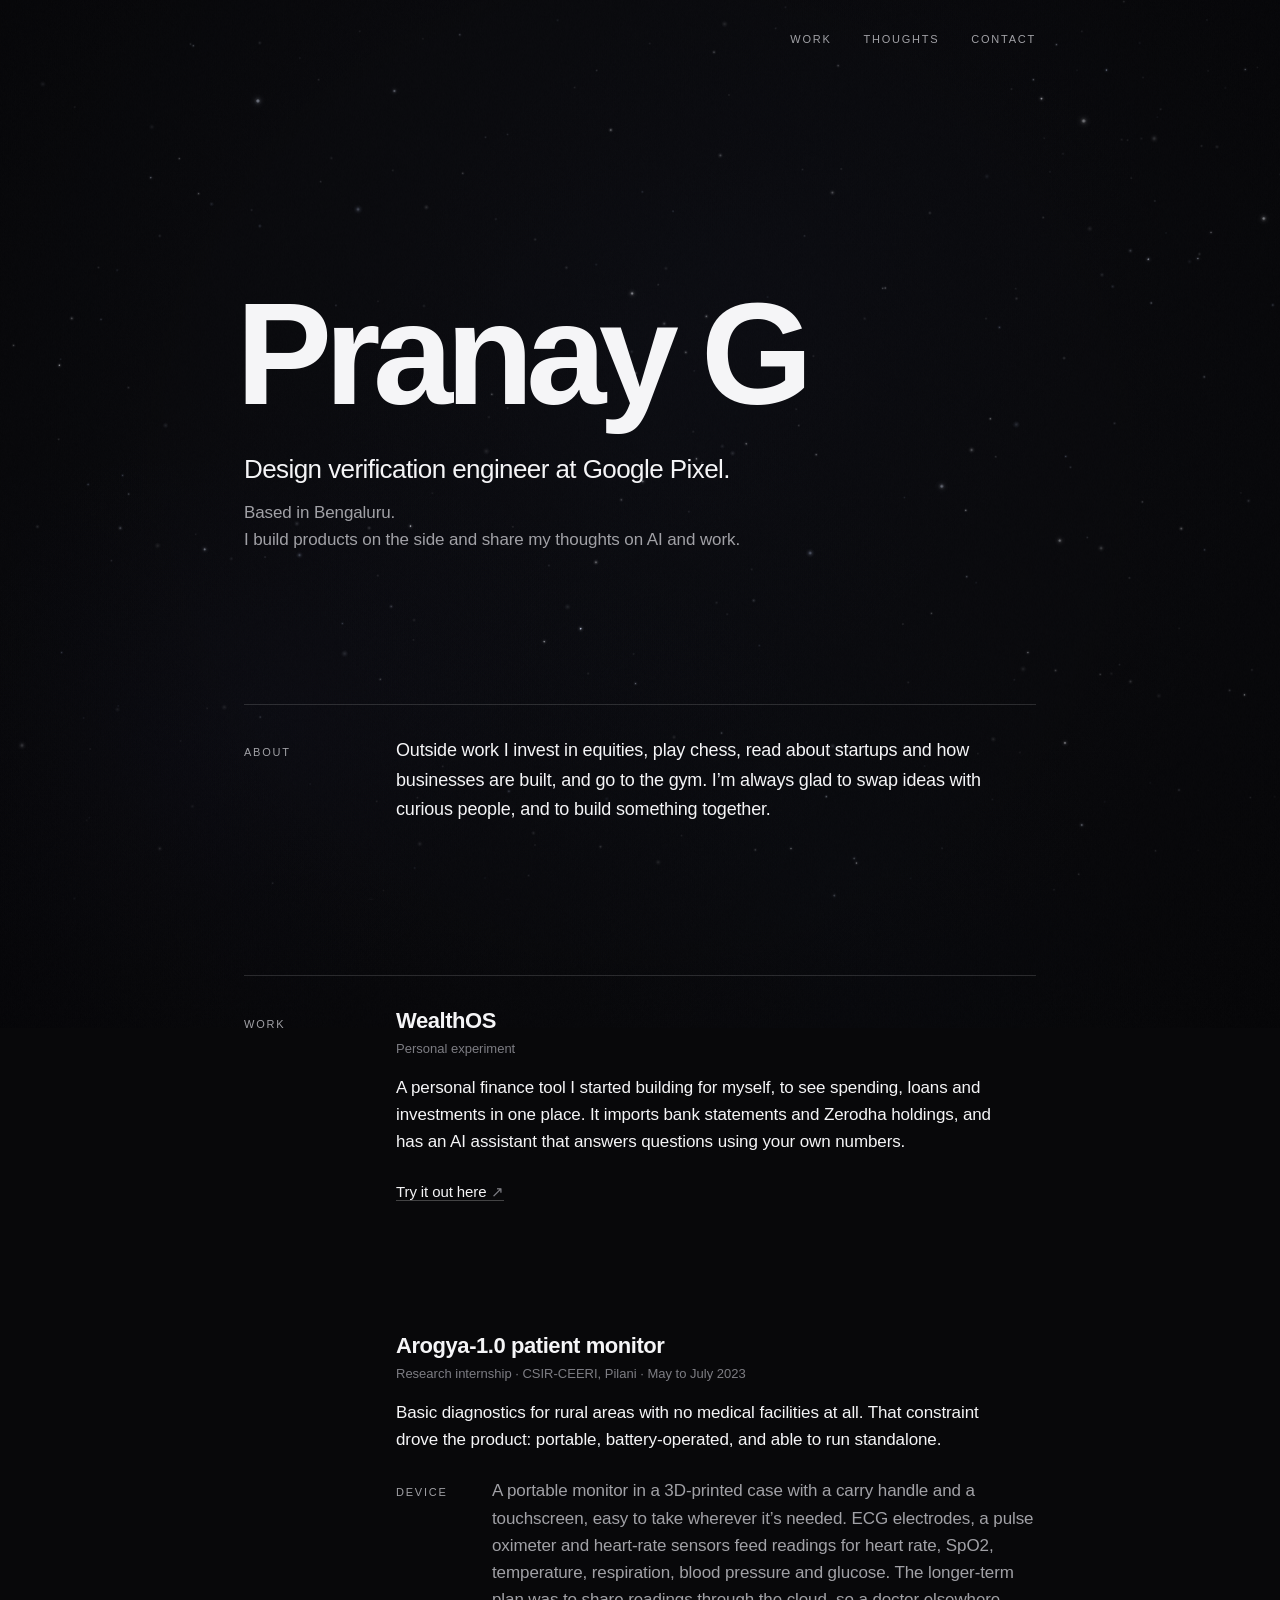
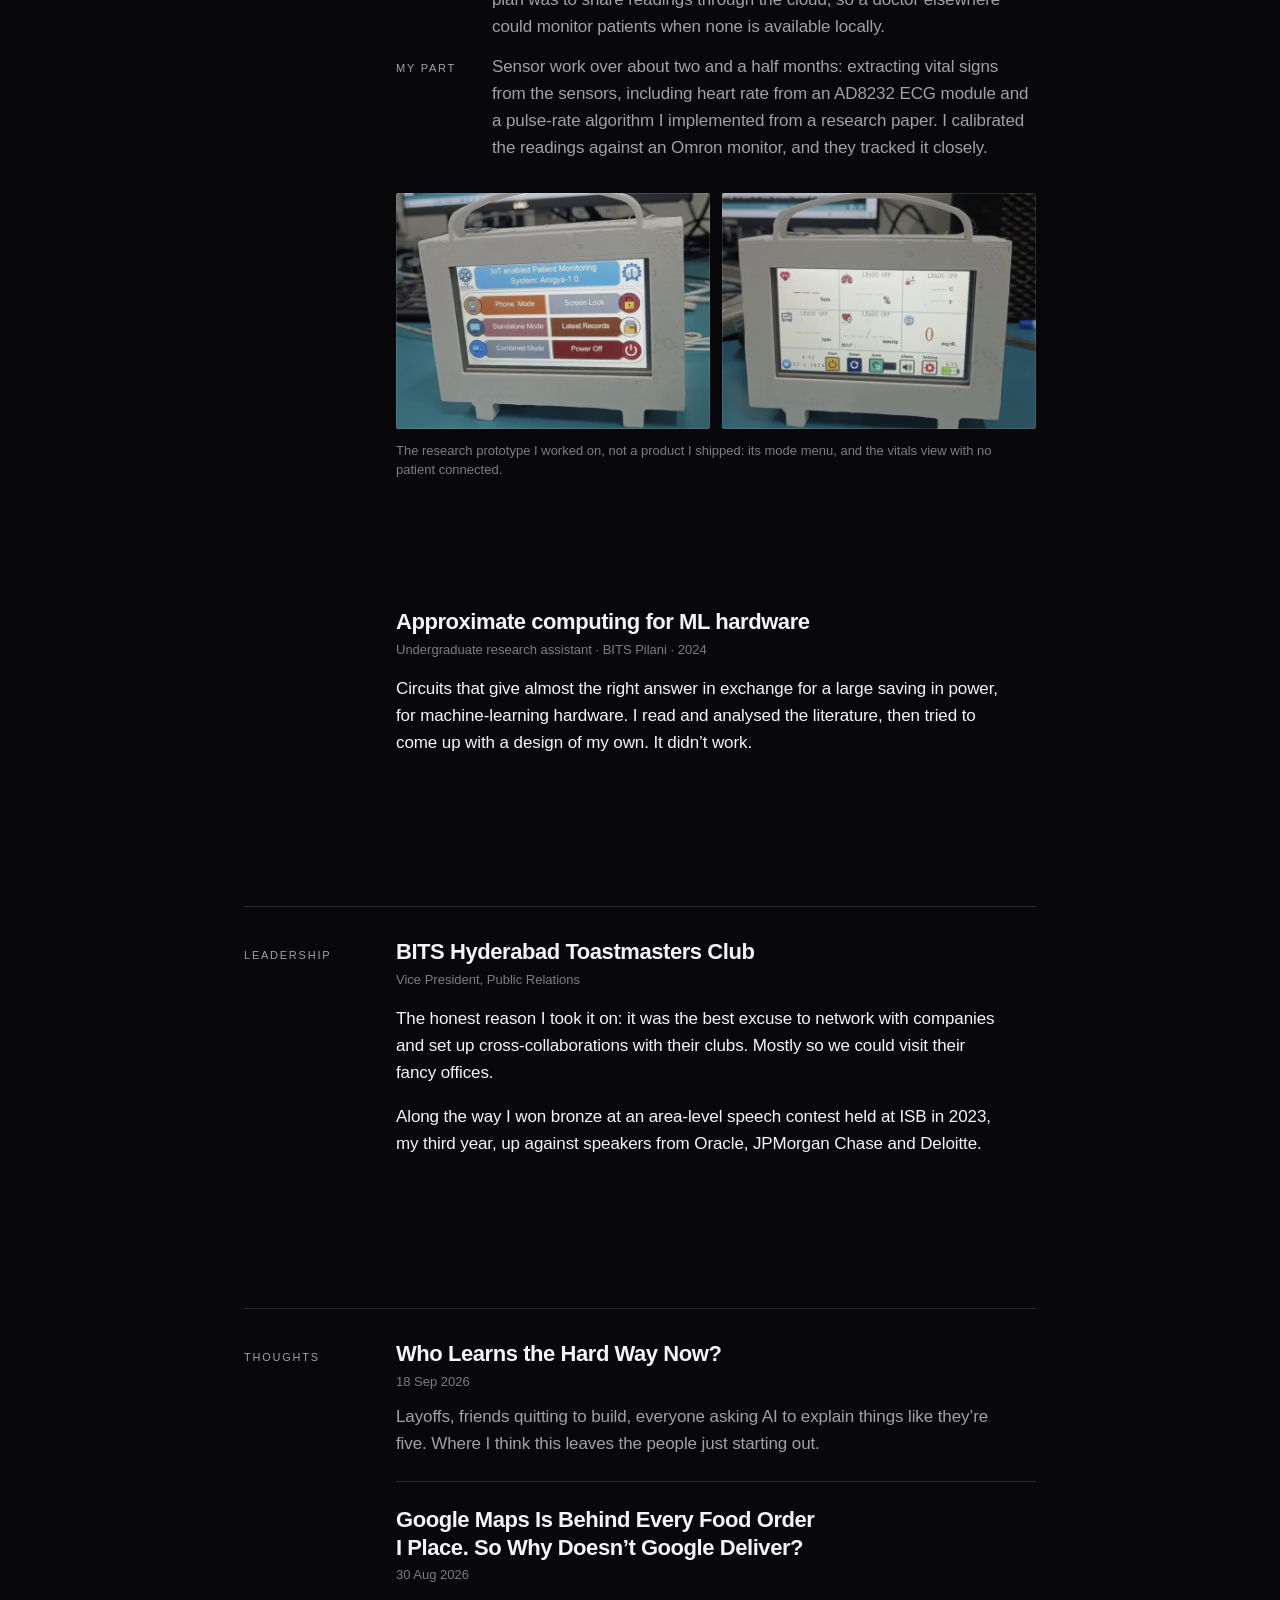
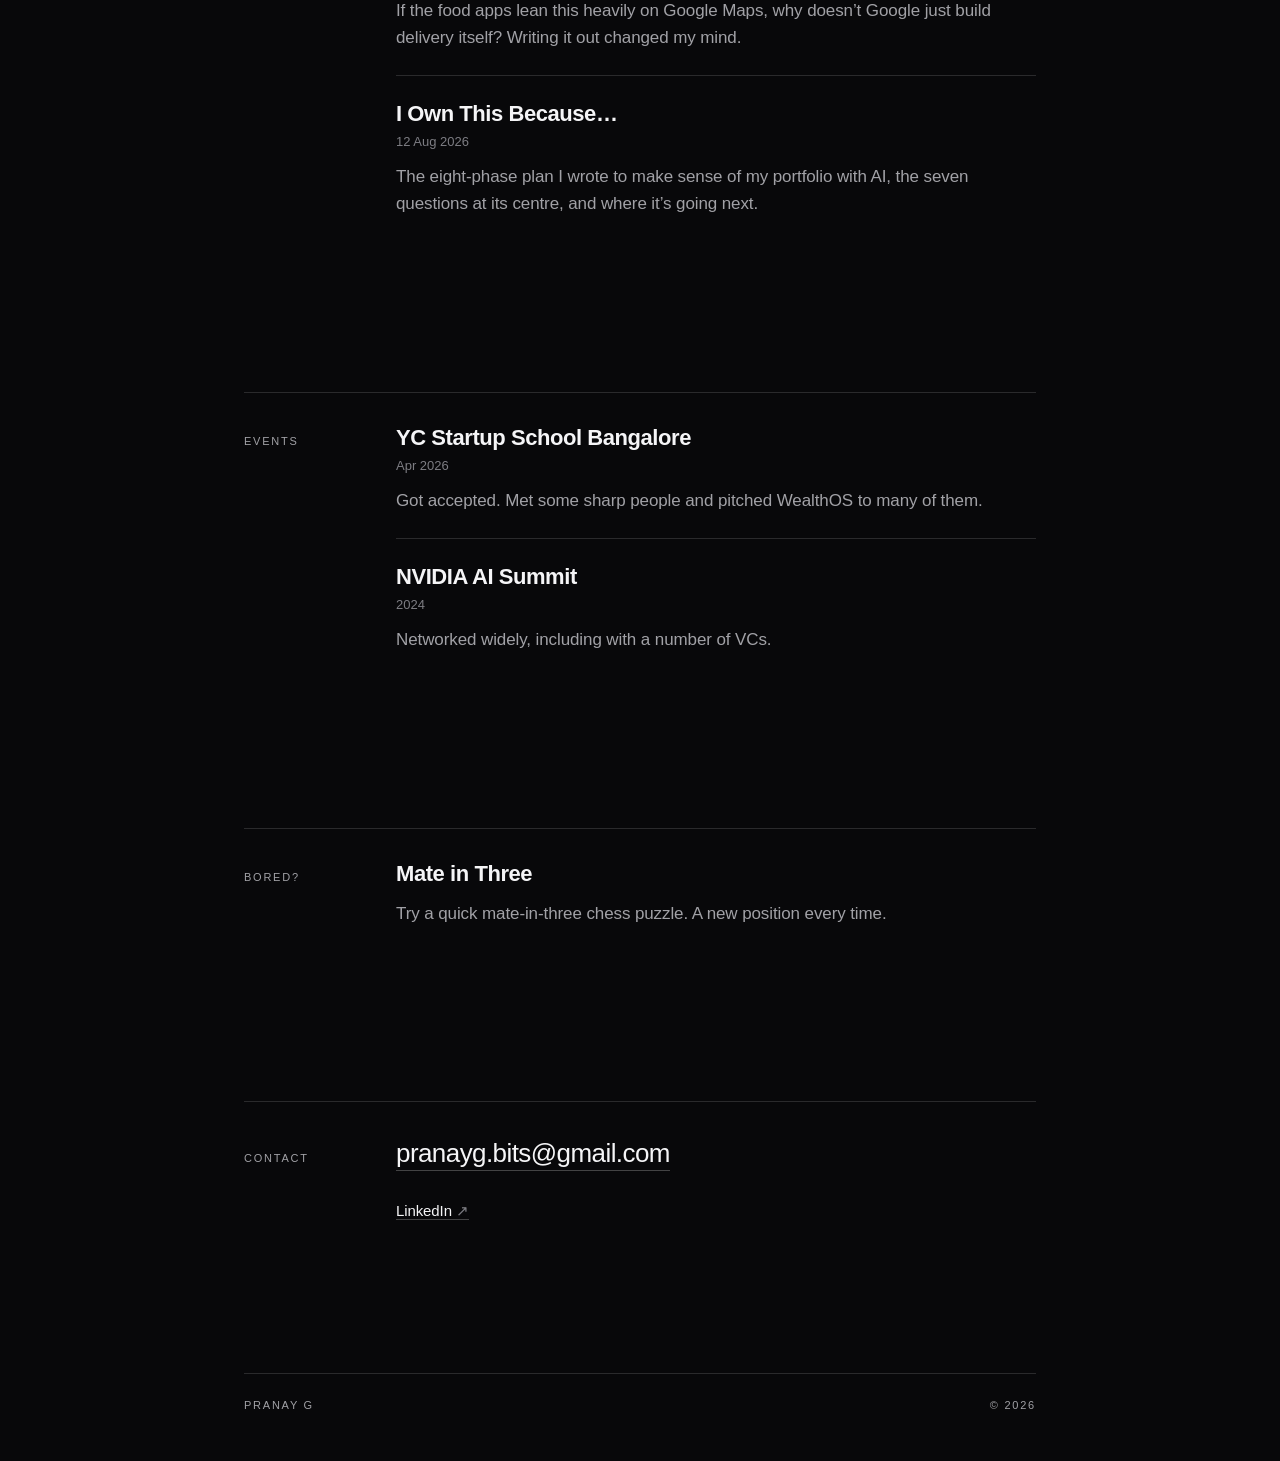
==== index.html @ d587d12b "Add files via upload" ====
<!doctype html>
<html lang="en">
<head>
  <meta charset="utf-8">
  <meta name="viewport" content="width=device-width, initial-scale=1, viewport-fit=cover">
  <title>Pranay G</title>
  <meta name="description" content="Pranay G, design verification engineer at Google Pixel. WealthOS, a patient monitor for rural clinics, and thoughts on AI and work.">
  <meta name="theme-color" content="#08080a">
  <meta property="og:type" content="website">
  <meta property="og:title" content="Pranay G">
  <meta property="og:description" content="Pranay G, design verification engineer at Google Pixel. WealthOS, a patient monitor for rural clinics, and thoughts on AI and work.">
  <link rel="icon" href="data:image/svg+xml,%3Csvg xmlns='http://www.w3.org/2000/svg' viewBox='0 0 32 32'%3E%3Crect width='32' height='32' rx='7' fill='%2308080a'/%3E%3Ccircle cx='16' cy='16' r='8' fill='%23ffffff' fill-opacity='.12'/%3E%3Ccircle cx='16' cy='16' r='3.2' fill='%23f5f5f7'/%3E%3C/svg%3E">
  <link rel="stylesheet" href="style.css">
  <script>document.documentElement.classList.add("js");addEventListener("load",function(){if(!window.__siteReady)document.documentElement.classList.remove("js")});</script>
  <script src="main.js" defer blocking="render"></script>
</head>
<body>
  <canvas class="sky" aria-hidden="true"></canvas>

  <div class="page">
    <header class="site-header site-header--home">
      <nav class="site-nav label" aria-label="Sections">
        <a class="quiet" href="#work">Work</a>
        <a class="quiet" href="#thoughts">Thoughts</a>
        <a class="quiet" href="#contact">Contact</a>
      </nav>
    </header>

    <main>
      <!-- Hero -->
      <section class="hero" aria-labelledby="name">
        <h1 class="display" id="name" data-reveal="focus">Pranay G</h1>
        <div class="hero-lines">
          <p class="lede" data-reveal="focus">Design verification engineer at Google Pixel.</p>
          <p class="context" data-reveal="focus"><span>Based in Bengaluru.</span> <span>I build products on the side and share my thoughts on AI and work.</span></p>
        </div>
      </section>

      <!-- About -->
      <section class="section grid" id="about" aria-labelledby="about-title">
        <h2 class="label col-label" id="about-title" data-reveal="fade">About</h2>
        <p class="about-text col-content" data-reveal>Outside work I invest in equities, play chess, read about startups and how businesses are built, and go to the gym. I’m always glad to swap ideas with curious people, and to build something together.</p>
      </section>

      <!-- Work. Copy an <article class="entry"> block to add an entry. -->
      <section class="section grid" id="work" aria-labelledby="work-title">
        <h2 class="label col-label" id="work-title" data-reveal="fade">Work</h2>

        <div class="entries col-content">
          <article class="entry" data-reveal>
            <h3 class="entry-title">WealthOS</h3>
            <p class="entry-meta meta">Personal experiment</p>
            <p class="entry-summary">A personal finance tool I started building for myself, to see spending, loans and investments in one place. It imports bank statements and Zerodha holdings, and has an AI assistant that answers questions using your own numbers.</p>
            <ul class="entry-links">
              <li><a href="https://wealthos-cfo.streamlit.app" rel="noopener">Try it out here<span class="arrow" aria-hidden="true">↗</span></a></li>
            </ul>
          </article>

          <article class="entry" data-reveal>
            <h3 class="entry-title">Arogya-1.0 patient monitor</h3>
            <p class="entry-meta meta">Research internship · CSIR-CEERI, Pilani · May to July 2023</p>
            <p class="entry-summary">Basic diagnostics for rural areas with no medical facilities at all. That constraint drove the product: portable, battery-operated, and able to run standalone.</p>
            <dl class="entry-points">
              <div>
                <dt class="label">Device</dt>
                <dd>A portable monitor in a 3D-printed case with a carry handle and a touchscreen, easy to take wherever it’s needed. ECG electrodes, a pulse oximeter and heart-rate sensors feed readings for heart rate, SpO2, temperature, respiration, blood pressure and glucose. The longer-term plan was to share readings through the cloud, so a doctor elsewhere could monitor patients when none is available locally.</dd>
              </div>
              <div>
                <dt class="label">My part</dt>
                <dd>Sensor work over about two and a half months: extracting vital signs from the sensors, including heart rate from an AD8232 ECG module and a pulse-rate algorithm I implemented from a research paper. I calibrated the readings against an Omron monitor, and they tracked it closely.</dd>
              </div>
            </dl>
            <figure class="entry-figure">
              <div class="photos">
                <img src="media/ceeri-device-menu.webp" width="680" height="510" loading="lazy" decoding="async"
                     alt="A white 3D-printed monitor with a carry handle on a lab bench. Its touchscreen shows the title ‘IoT enabled Patient Monitoring System: Arogya-1.0’ and buttons for Phone, Standalone and Combined modes, Screen Lock, Latest Records and Power Off.">
                <img src="media/ceeri-device-monitor.webp" width="680" height="510" loading="lazy" decoding="async"
                     alt="The same monitor showing its vitals grid: heart rate, SpO2, temperature, respiration, blood pressure with MAP, and glucose, all reading ‘leads off’ because no patient is connected, above Start, Reset, Alarm and Settings controls and a 63% battery indicator.">
              </div>
              <figcaption class="meta">The research prototype I worked on, not a product I shipped: its mode menu, and the vitals view with no patient connected.</figcaption>
            </figure>
          </article>

          <article class="entry" data-reveal>
            <h3 class="entry-title">Approximate computing for ML hardware</h3>
            <p class="entry-meta meta">Undergraduate research assistant · BITS Pilani · 2024</p>
            <p class="entry-summary">Circuits that give almost the right answer in exchange for a large saving in power, for machine-learning hardware. I read and analysed the literature, then tried to come up with a design of my own. It didn’t work.</p>
          </article>

        </div>
      </section>

      <!-- Leadership -->
      <section class="section grid" id="leadership" aria-labelledby="leadership-title">
        <h2 class="label col-label" id="leadership-title" data-reveal="fade">Leadership</h2>

        <div class="entries col-content">
          <article class="entry" data-reveal>
            <h3 class="entry-title">BITS Hyderabad Toastmasters Club</h3>
            <p class="entry-meta meta">Vice President, Public Relations</p>
            <p class="entry-summary">The honest reason I took it on: it was the best excuse to network with companies and set up cross-collaborations with their clubs. Mostly so we could visit their fancy offices.</p>
            <p class="entry-summary">Along the way I won bronze at an area-level speech contest held at ISB in 2023, my third year, up against speakers from Oracle, JPMorgan Chase and Deloitte.</p>
          </article>
        </div>
      </section>

      <!-- Thoughts: to add a post, copy one <li class="index-row"> block to the top (newest first),
           and copy posts/template.html to posts/<slug>.html. -->
      <section class="section grid" id="thoughts" aria-labelledby="thoughts-title">
        <h2 class="label col-label" id="thoughts-title" data-reveal="fade">Thoughts</h2>

        <ol class="index col-content">
          <li class="index-row" data-reveal>
            <h3 class="index-title"><a class="quiet" href="posts/five-years.html">Who Learns the Hard Way Now?</a></h3>
            <time class="meta" datetime="2026-09-18">18 Sep 2026</time>
            <p class="index-summary">Layoffs, friends quitting to build, everyone asking AI to explain things like they’re five. Where I think this leaves the people just starting out.</p>
          </li>
          <li class="index-row" data-reveal>
            <h3 class="index-title"><a class="quiet" href="posts/google-deliver.html">Google Maps Is Behind Every Food Order I Place. So Why Doesn’t Google Deliver?</a></h3>
            <time class="meta" datetime="2026-08-30">30 Aug 2026</time>
            <p class="index-summary">If the food apps lean this heavily on Google Maps, why doesn’t Google just build delivery itself? Writing it out changed my mind.</p>
          </li>
          <li class="index-row" data-reveal>
            <h3 class="index-title"><a class="quiet" href="posts/i-own-this-because.html">I Own This Because…</a></h3>
            <time class="meta" datetime="2026-08-12">12 Aug 2026</time>
            <p class="index-summary">The eight-phase plan I wrote to make sense of my portfolio with AI, the seven questions at its centre, and where it’s going next.</p>
          </li>
        </ol>
      </section>

      <!-- Events: copy one <li class="index-row"> block to add one (newest first). -->
      <section class="section grid" id="events" aria-labelledby="events-title">
        <h2 class="label col-label" id="events-title" data-reveal="fade">Events</h2>

        <ol class="index col-content">
          <li class="index-row" data-reveal>
            <h3 class="index-title">YC Startup School Bangalore</h3>
            <time class="meta" datetime="2026-04">Apr 2026</time>
            <p class="index-summary">Got accepted. Met some sharp people and pitched WealthOS to many of them.</p>
          </li>
          <li class="index-row" data-reveal>
            <h3 class="index-title">NVIDIA AI Summit</h3>
            <time class="meta" datetime="2024">2024</time>
            <p class="index-summary">Networked widely, including with a number of VCs.</p>
          </li>
        </ol>
      </section>

      <!-- Bored? (chess puzzle) -->
      <section class="section grid" id="play" aria-labelledby="play-title">
        <h2 class="label col-label" id="play-title" data-reveal="fade">Bored?</h2>

        <ol class="index col-content">
          <li class="index-row" data-reveal>
            <h3 class="index-title"><a class="quiet" href="play/">Mate in Three</a></h3>
            <p class="index-summary">Try a quick mate-in-three chess puzzle. A new position every time.</p>
          </li>
        </ol>
      </section>

      <!-- Contact -->
      <section class="section grid" id="contact" aria-labelledby="contact-title">
        <h2 class="label col-label" id="contact-title" data-reveal="fade">Contact</h2>
        <div class="col-content" data-reveal>
          <!-- Personal address only. Keep the work address off this site. -->
          <a class="contact-email" href="mailto:pranayg.bits@gmail.com">pranayg.bits@gmail.com</a>
          <ul class="contact-links">
            <li><a href="https://www.linkedin.com/in/pranay-g-891801244/" rel="noopener">LinkedIn<span class="arrow" aria-hidden="true">↗</span></a></li>
          </ul>
        </div>
      </section>
    </main>

    <footer class="site-footer label">
      <span>Pranay G</span>
      <span>© 2026</span>
    </footer>
  </div>
</body>
</html>
---- style.css ----
/* ==========================================================================
   style.css: one stylesheet for every page.
   Sections:
     1. Tokens: colour, type scale, spacing scale, grid, motion
     2. Base
     3. Starfield canvas
     4. Layout and grid
     5. Links
     6. Type roles (display, lede, label, meta)
     7. Header and footer
     8. Hero
     9. Sections
    10. Work entries
    11. Writing index
    12. About and contact
    13. Posts (long-form)
    14. 404
    15. Reveal on scroll
    16. Page transitions
    17. Reduced motion
   ========================================================================== */


/* 1. Tokens ---------------------------------------------------------------- */

:root {
  /* Colour: near-monochrome. The accent only appears on hover, focus and
     text selection. */
  --bg: #08080a;                   /* keep in sync with STARFIELD.background */
  --text: #f5f5f7;                 /* primary: headings, body, links */
  --text-2: #a1a1a6;               /* secondary: summaries, supporting lines (7.6:1) */
  --text-3: #7d7d83;               /* labels and meta (4.7:1, still legible in daylight) */
  --rule: rgba(255, 255, 255, 0.14);
  --underline: rgba(255, 255, 255, 0.24);
  --accent: #a9bdff;               /* starlight blue, used sparingly */
  --accent-soft: rgba(169, 189, 255, 0.28);
  --code-bg: rgba(255, 255, 255, 0.05);

  /* Hairlines are one device pixel wherever the screen allows it. */
  --hairline: 1px;

  /* Type */
  --font-display: -apple-system, "SF Pro Display", BlinkMacSystemFont, "Segoe UI",
    Roboto, "Helvetica Neue", Arial, sans-serif;
  --font-text: -apple-system, "SF Pro Text", BlinkMacSystemFont, "Segoe UI",
    Roboto, "Helvetica Neue", Arial, sans-serif;
  --font-mono: ui-monospace, "SF Mono", SFMono-Regular, Menlo, Consolas, monospace;

  /* Type scale. Few sizes, far apart: the jumps are the hierarchy.
     Each step has its own tracking and leading; see section 6. */
  --t-label: 0.6875rem;            /* 11px  spaced caps: section labels, nav, footer */
  --t-meta: 0.8125rem;             /* 13px  dates, context lines, captions */
  --t-body: 1.0625rem;             /* 17px  body copy */
  --t-prose: 1.125rem;             /* 18px  long-form body */
  --t-title: 1.375rem;             /* 22px  entry titles */
  --t-lede: clamp(1.25rem, 0.9rem + 1.2vw, 1.625rem);     /* 20 to 26px  role line, email */
  --t-display: clamp(3.5rem, 1rem + 11vw, 9rem);          /* 56 to 144px  the name */
  --t-post: clamp(2.25rem, 1.2rem + 3.4vw, 3.75rem);      /* 36 to 60px   post titles */

  /* Spacing scale (4px base). Tight inside a group, generous between groups. */
  --s-1: 0.25rem;                  /*   4 */
  --s-2: 0.5rem;                   /*   8 */
  --s-3: 0.75rem;                  /*  12 */
  --s-4: 1rem;                     /*  16 */
  --s-5: 1.5rem;                   /*  24 */
  --s-6: 2rem;                     /*  32 */
  --s-7: 3rem;                     /*  48 */
  --s-8: 4rem;                     /*  64 */
  --s-9: 6rem;                     /*  96 */
  --s-10: 8rem;                    /* 128 */
  --section-gap: clamp(6rem, 3rem + 8vw, 10rem);          /*  96 to 160 between sections */

  /* Grid: a label column and a content column. */
  --gutter: clamp(1.5rem, 0.5rem + 4vw, 3rem);
  --label-col: 9.5rem;             /* 152px: section labels, dates, margin notes */
  --content: 40rem;                /* 640px: every text block lives in here */
  --measure: 34em;                 /* long-form line length: ~65 to 70 characters */

  /* Motion: tune here */
  --ease-out-expo: cubic-bezier(0.16, 1, 0.3, 1);    /* movement: quick start, long settle */
  --ease-out-soft: cubic-bezier(0.25, 0.6, 0.3, 1);  /* opacity: no pop at the start */
  --ease-sweep: cubic-bezier(0.55, 0, 0.1, 1);       /* link underline: gathers, then glides */
  --ease-draw: cubic-bezier(0.6, 0, 0.2, 1);         /* hairlines: visibly travel, then settle */
  --reveal-duration: 1000ms;       /* rise; the fade runs at ~65% of this */
  --reveal-distance: 10px;
  --reveal-stagger: 70ms;          /* delay between items entering together */
  --focus-duration: 1200ms;        /* hero "focus pull": blur clears, barely moves */
  --focus-blur: 8px;
  --focus-distance: 4px;
  --focus-stagger: 90ms;
  --line-duration: 1400ms;         /* section hairlines drawing in */
  --link-sweep: 520ms;
  --page-transition: 360ms;

  color-scheme: dark;              /* dark scrollbars and form controls */
}

@media (min-resolution: 2dppx) {
  :root { --hairline: 0.5px; }
}

@media (min-resolution: 3dppx) {
  :root { --hairline: 0.34px; }
}


/* 2. Base ------------------------------------------------------------------ */

*,
*::before,
*::after {
  box-sizing: border-box;
}

html {
  background: var(--bg);
  color: var(--text);
  font-family: var(--font-text);
  font-size: 100%;
  line-height: 1.6;
  -webkit-text-size-adjust: 100%;
  text-size-adjust: 100%;
  -webkit-font-smoothing: antialiased;
  -moz-osx-font-smoothing: grayscale;
  font-optical-sizing: auto;
  font-kerning: normal;
  -webkit-tap-highlight-color: transparent; /* no grey flash on tap; :active below instead */
  scrollbar-color: #26262b var(--bg);
}

::-webkit-scrollbar { width: 10px; height: 10px; }
::-webkit-scrollbar-track { background: var(--bg); }
::-webkit-scrollbar-thumb {
  background: #26262b;
  border: 3px solid var(--bg);
  border-radius: 10px;
}

body {
  margin: 0;
  min-height: 100vh;
  min-height: 100svh;
  font-size: var(--t-body);
  letter-spacing: -0.006em;
}

h1, h2, h3, h4 {
  font-family: var(--font-display);
  font-weight: 600;
  line-height: 1.15;
  letter-spacing: -0.02em;
  text-wrap: balance;
  margin: 0;
}

p, li, dd, blockquote, figcaption {
  text-wrap: pretty;
}

p, ul, ol, dl, dd, figure { margin: 0; }

ul, ol { padding: 0; list-style: none; }

::selection {
  background: var(--accent-soft);
  color: #fff;
}

:focus-visible {
  outline: 1.5px solid var(--accent);
  outline-offset: 4px;
  border-radius: 2px;
}

/* Focus rings ease in instead of snapping. */
a {
  outline: 1.5px solid transparent;
  outline-offset: 8px;
}

img, svg, video {
  display: block;
  max-width: 100%;
  height: auto;
}


/* 3. Starfield canvas ------------------------------------------------------ */

/* Two layers, both drawn by main.js: an opaque backdrop (nebula wash,
   vignette) that is rendered once per resize, and the stars above it. */
.sky,
.sky-backdrop {
  position: fixed;
  top: 0;
  left: 0;
  width: 100%;
  height: 100vh;
  height: 100lvh;                  /* stable while mobile toolbars show/hide */
  z-index: 0;
  pointer-events: none;
  opacity: 0;                      /* main.js fades them in */
}

.sky-backdrop {
  will-change: transform;          /* moved on the compositor for parallax */
}


/* 4. Layout and grid ------------------------------------------------------- */

.page {
  position: relative;
  z-index: 1;
  max-width: calc(var(--label-col) + var(--content) + 2 * var(--gutter));
  margin: 0 auto;
  padding-top: env(safe-area-inset-top);
  padding-bottom: max(var(--s-7), env(safe-area-inset-bottom));
  padding-left: max(var(--gutter), env(safe-area-inset-left));
  padding-right: max(var(--gutter), env(safe-area-inset-right));
}

/* Label in the left column, content in the right. One column on phones. */
.grid {
  display: grid;
  grid-template-columns: var(--label-col) minmax(0, var(--content));
  align-items: baseline;
}

.grid > .col-label { grid-column: 1; }
.grid > .col-content { grid-column: 2; }

@media (max-width: 52rem) {
  .grid { display: block; }
}

.visually-hidden {
  position: absolute;
  width: 1px;
  height: 1px;
  overflow: hidden;
  clip: rect(0 0 0 0);
  white-space: nowrap;
}


/* 5. Links ----------------------------------------------------------------- */
/* Dim resting underline. On hover an accent line sweeps in from the left;
   on leave it carries on and exits to the right. The two layers are
   solid-colour lines drawn with background-image, not decorative gradients. */

a {
  color: inherit;
  text-decoration: none;
  background-image:
    linear-gradient(var(--accent), var(--accent)),
    linear-gradient(var(--underline), var(--underline));
  background-size: 0% 1px, 100% 1px;
  background-position: right bottom, left bottom;
  background-repeat: no-repeat;
  padding-bottom: 0.12em;
  transition: background-size var(--link-sweep) var(--ease-sweep),
    color var(--link-sweep) var(--ease-sweep),
    opacity 320ms var(--ease-out-soft),
    outline-color 260ms var(--ease-out-soft),
    outline-offset 360ms var(--ease-out-expo);
}

a:hover,
a:focus-visible {
  background-size: 100% 1px, 100% 1px;
  background-position: left bottom, left bottom;
}

/* Press feedback: dims instantly, recovers softly. */
a:active {
  opacity: 0.6;
  transition-duration: var(--link-sweep), var(--link-sweep), 0s, 260ms, 360ms;
}

/* Links with no resting underline: nav, wordmark, index rows. */
a.quiet {
  background-size: 0% 1px, 0% 1px;
}
a.quiet:hover,
a.quiet:focus-visible {
  background-size: 100% 1px, 0% 1px;
}

.arrow {
  display: inline-block;
  margin-left: 0.3em;
  color: var(--text-3);
  transition: transform var(--link-sweep) var(--ease-out-expo),
    color var(--link-sweep) var(--ease-sweep);
}
a:hover .arrow,
a:focus-visible .arrow {
  color: var(--accent);
  transform: translate(2px, -2px);
}


/* 6. Type roles ------------------------------------------------------------ */
/* Tracking tightens as size grows; leading loosens as size shrinks. */

.display {
  font-size: var(--t-display);
  font-weight: 580;                /* variable SF on Apple; rounds to 600 elsewhere */
  line-height: 0.92;
  letter-spacing: -0.052em;
  word-spacing: -0.02em;
  margin-left: -0.055em;           /* optical: the P's stem sits on the left edge */
}

.lede {
  font-family: var(--font-display);
  font-size: var(--t-lede);
  font-weight: 500;
  line-height: 1.3;
  letter-spacing: -0.022em;
  color: var(--text);
}

.label {
  font-family: var(--font-text);
  font-size: var(--t-label);
  font-weight: 500;
  line-height: 1.4;
  letter-spacing: 0.16em;
  text-transform: uppercase;
  color: var(--text-2);
}

.meta {
  font-size: var(--t-meta);
  line-height: 1.5;
  letter-spacing: 0;
  color: var(--text-3);
  font-variant-numeric: tabular-nums;
}


/* 7. Header and footer ----------------------------------------------------- */

.site-header {
  display: flex;
  align-items: baseline;
  justify-content: space-between;
  gap: var(--s-4);
  padding: var(--s-6) 0;
}

.wordmark {
  font-family: var(--font-display);
  font-size: var(--t-meta);
  font-weight: 600;
  letter-spacing: -0.005em;
}

.site-nav {
  display: flex;
  gap: var(--s-6);
  margin-left: auto;
}

.site-nav a { color: var(--text-2); }
.site-nav a:hover,
.site-nav a:focus-visible { color: var(--text); }

/* The home page is one short scroll on a phone: no nav needed there. */
@media (max-width: 40rem) {
  .site-header--home { display: none; }
}

.site-footer {
  display: flex;
  justify-content: space-between;
  gap: var(--s-4);
  margin-top: var(--section-gap);
  padding-top: var(--s-5);
  border-top: var(--hairline) solid var(--rule);
}


/* 8. Hero ------------------------------------------------------------------ */

.hero {
  padding: clamp(7rem, 24vh, 13rem) 0 var(--section-gap);
}

.hero-lines {
  margin-top: var(--s-6);
  max-width: var(--content);
}

.hero .lede { text-wrap: balance; }

.hero .context {
  margin-top: var(--s-3);
  color: var(--text-2);
  max-width: 36ch;
  text-wrap: balance;
}

/* Wide enough for each sentence on its own line: break at the full stop. */
@media (min-width: 40rem) {
  .hero .context { max-width: none; }
  .hero .context span { display: block; }
}

@media (max-width: 40rem) {
  .hero { padding-top: clamp(7rem, 26vh, 11rem); }
}


/* 9. Sections -------------------------------------------------------------- */

.section {
  position: relative;
  padding: var(--s-6) 0 0;
  margin-bottom: var(--section-gap);
  scroll-margin-top: var(--s-6);
}

.section::before {
  content: "";
  position: absolute;
  top: 0;
  left: 0;
  right: 0;
  height: var(--hairline);
  background: var(--rule);
  transform-origin: left center;
}

.section > .label {
  padding-top: 0.15em;             /* optical: caps sit on the title's baseline */
}

@media (max-width: 52rem) {
  .section > .label { margin-bottom: var(--s-6); }
}


/* 10. Work entries --------------------------------------------------------- */

.entries > * + * { margin-top: var(--s-10); }

.entry-title {
  font-size: var(--t-title);
  line-height: 1.25;
  letter-spacing: -0.02em;
}

.entry-meta { margin-top: var(--s-1); }

.entry-summary {
  margin-top: var(--s-4);
  color: var(--text);
  max-width: 36em;
}

/* Label / value rows: labels hang in a narrow column on the value's baseline. */
.entry-points {
  margin-top: var(--s-5);
  display: grid;
  gap: var(--s-3);
}

.entry-points > div {
  display: grid;
  grid-template-columns: 6rem minmax(0, 1fr);
  align-items: baseline;
}

.entry-points dt { /* uses .label */ }

.entry-points dd { color: var(--text-2); }

@media (max-width: 34rem) {
  .entry-points { gap: var(--s-4); }
  .entry-points > div { display: block; }
  .entry-points dd { margin-top: var(--s-1); }
}

.entry-links {
  display: flex;
  flex-wrap: wrap;
  gap: var(--s-2) var(--s-6);
  margin-top: var(--s-5);
  font-size: 0.9375rem;
}

/* Photos: modest, unframed, with room around them. */
.entry-figure {
  margin-top: var(--s-6);
}

.entry-figure .photos {
  display: grid;
  grid-template-columns: 1fr 1fr;
  gap: var(--s-3);
}

.entry-figure img {
  width: 100%;
  aspect-ratio: 4 / 3;
  object-fit: cover;
  border-radius: 2px;
  outline: var(--hairline) solid rgba(255, 255, 255, 0.12);
  outline-offset: calc(-1 * var(--hairline));
  filter: saturate(0.82) brightness(0.9); /* sits into the monochrome page */
  background: #141417;             /* holds the space while the photo loads */
}

.entry-figure figcaption {
  margin-top: var(--s-3);
}



/* 11. Writing index -------------------------------------------------------- */

.index-row {
  position: relative;
  padding: var(--s-5) 0;
  border-top: var(--hairline) solid var(--rule);
}

.index-row:first-child { border-top: 0; padding-top: 0; }

.index-title {
  font-size: var(--t-title);
  line-height: 1.25;
  letter-spacing: -0.02em;
}

/* The whole row is the tap target. */
.index-title a::after {
  content: "";
  position: absolute;
  inset: 0;
}

.index-row:hover .index-title a {
  background-size: 100% 1px, 100% 1px;
  background-position: left bottom, left bottom;
}

.index-row time {
  display: block;
  margin-top: var(--s-1);
}

.index-summary {
  margin-top: var(--s-3);
  color: var(--text-2);
  max-width: 36em;
}


/* 12. About and contact ---------------------------------------------------- */

.about-text {
  font-size: 1.125rem;
  line-height: 1.65;
  letter-spacing: -0.01em;
  max-width: 34em;
}

.contact-email {
  font-family: var(--font-display);
  font-size: var(--t-lede);
  font-weight: 500;
  letter-spacing: -0.022em;
}

.contact-links {
  display: flex;
  gap: var(--s-6);
  margin-top: var(--s-5);
  font-size: 0.9375rem;
}


/* 13. Posts (long-form) ---------------------------------------------------- */

.post {
  padding-top: clamp(4rem, 14vh, 8rem);
}

.post-head { row-gap: var(--s-5); }

.post-meta .dot { margin: 0 0.45em; }

/* In the margin column on wide screens: date above reading time. */
@media (min-width: 52.01rem) {
  .post-meta time,
  .post-meta [data-reading-time] { display: block; }
  .post-meta .dot { display: none !important; }
}

.post-title {
  font-size: var(--t-post);
  line-height: 1.02;
  letter-spacing: -0.038em;
}

@media (max-width: 52rem) {
  .post-meta { margin-bottom: var(--s-5); }
}

.post-body {
  margin-top: clamp(var(--s-8), 8vw, var(--s-9));
}

.prose {
  max-width: var(--measure);
  font-size: var(--t-prose);
  line-height: 1.7;
  letter-spacing: -0.009em;
  hanging-punctuation: first allow-end last;
}

.prose > * + * { margin-top: 1.35em; }

.prose h2 {
  font-size: 1.5rem;
  line-height: 1.2;
  letter-spacing: -0.024em;
  margin-top: 2.8em;
}

.prose h3 {
  font-size: 1.1875rem;
  letter-spacing: -0.015em;
  margin-top: 2.2em;
}

.prose h2 + *,
.prose h3 + * { margin-top: 0.8em; }

@media (max-width: 34rem) {
  .prose {
    font-size: var(--t-body);
    line-height: 1.68;
  }
  .prose h2 {
    font-size: 1.3125rem;
    margin-top: 2.4em;
  }
}

.prose strong { font-weight: 600; }

.prose ul,
.prose ol { padding-left: 1.2em; }

.prose ul { list-style: disc; }
.prose ol { list-style: decimal; }

.prose li + li { margin-top: 0.55em; }

.prose li::marker { color: var(--text-3); }

.prose blockquote {
  margin: 2.2em 0;
  padding-left: 1.25em;
  border-left: 1px solid rgba(255, 255, 255, 0.4);
  font-family: var(--font-display);
  font-size: 1.125em;
  line-height: 1.55;
  letter-spacing: -0.014em;
  color: var(--text);
}

.prose blockquote + * { margin-top: 2.2em; }

.prose code {
  font-family: var(--font-mono);
  font-size: 0.875em;
  background: var(--code-bg);
  padding: 0.12em 0.35em;
  border-radius: 4px;
}

.prose pre {
  font-family: var(--font-mono);
  font-size: 0.875rem;
  line-height: 1.6;
  background: var(--code-bg);
  border: var(--hairline) solid var(--rule);
  border-radius: 6px;
  padding: 1rem 1.25rem;
  overflow-x: auto;
}

.prose pre code {
  background: none;
  padding: 0;
  font-size: inherit;
}

.prose figcaption {
  margin-top: var(--s-3);
  font-size: var(--t-meta);
  color: var(--text-3);
}

.prose hr {
  border: 0;
  border-top: var(--hairline) solid var(--rule);
  margin: 3em 0;
}

.post-footer {
  margin-top: var(--s-9);
  padding-top: var(--s-5);
  border-top: var(--hairline) solid var(--rule);
}


/* 14. 404 ------------------------------------------------------------------ */

.not-found {
  padding: clamp(8rem, 30vh, 16rem) 0 var(--s-9);
}

.not-found p {
  margin-top: var(--s-5);
  color: var(--text-2);
}

.not-found p + p { margin-top: var(--s-6); color: var(--text); }


/* 15. Reveal on scroll ----------------------------------------------------- */
/* Only hidden when JS is running and motion is allowed; see main.js.
   Three voices, so the page doesn't just "rise" everywhere:
     rise   list items and cards: the fade finishes early, the rise settles late
     focus  hero and post titles: the text comes into focus with almost no movement
     fade   section labels: opacity only, while their hairline draws in */

@media (prefers-reduced-motion: no-preference) {
  .js [data-reveal] {
    --reveal-delay: calc(var(--intro-delay, 0ms) + var(--reveal-i, 0) * var(--reveal-stagger));
    opacity: 0;
    transform: translate3d(0, var(--reveal-distance), 0);
    will-change: opacity, transform;
    transition:
      opacity calc(var(--reveal-duration) * 0.65) var(--ease-out-soft) var(--reveal-delay),
      transform var(--reveal-duration) var(--ease-out-expo) var(--reveal-delay);
  }

  .js [data-reveal="focus"] {
    --reveal-delay: calc(var(--intro-delay, 0ms) + var(--reveal-i, 0) * var(--focus-stagger));
    transform: translate3d(0, var(--focus-distance), 0);
    filter: blur(var(--focus-blur));
    will-change: opacity, transform, filter;
    transition:
      opacity calc(var(--focus-duration) * 0.7) var(--ease-out-soft) var(--reveal-delay),
      filter var(--focus-duration) var(--ease-out-expo) var(--reveal-delay),
      transform var(--focus-duration) var(--ease-out-expo) var(--reveal-delay);
  }

  .js [data-reveal="fade"] {
    transform: none;
    filter: none;
    will-change: opacity;
    transition: opacity calc(var(--reveal-duration) * 0.8) var(--ease-out-soft) var(--reveal-delay);
  }

  .js [data-reveal].is-visible {
    opacity: 1;
    transform: none;
    filter: blur(0);
  }

  .js [data-reveal].is-done {
    will-change: auto;
    filter: none;
  }

  /* Arrived during a fast scroll: a short fade, no travel, no wait. */
  .js [data-reveal].is-quick {
    transform: none;
    filter: none;
    transition: opacity 260ms var(--ease-out-soft);
  }

  /* Already scrolled past: just be there. */
  .js [data-reveal].is-instant {
    transition: none;
  }

  /* Section hairlines draw in from the left. */
  .js .section::before {
    transform: scaleX(0);
    transition: transform var(--line-duration) var(--ease-draw);
  }

  .js .section.is-drawn::before {
    transform: none;
  }
}


/* 16. Page transitions ----------------------------------------------------- */
/* Cross-document View Transitions; other browsers navigate normally.
   The old page stays put and the new one dissolves in over it. Both skies
   are in the same place at that moment, so the stars never dip or double;
   only the words change. */

@media (prefers-reduced-motion: no-preference) {
  @view-transition {
    navigation: auto;
  }

  html {
    scroll-behavior: smooth;
  }
}

::view-transition-old(root) {
  animation: none;
  mix-blend-mode: normal;
}

::view-transition-new(root) {
  animation: vt-dissolve var(--page-transition) var(--ease-out-soft) both;
  mix-blend-mode: normal;
}

@keyframes vt-dissolve {
  from { opacity: 0; }
}


/* 17. Reduced motion ------------------------------------------------------- */

@media (prefers-reduced-motion: reduce) {
  *,
  *::before,
  *::after {
    transition: none !important;
    animation: none !important;
  }
}

/* Images inside posts: full column width, quiet frame, toned to the page. */
.prose figure { margin: 2.2em 0; }
.prose figure:first-child { margin-top: 0; }
.prose figure img {
  width: 100%;
  height: auto;
  border-radius: 2px;
  outline: var(--hairline) solid rgba(255, 255, 255, 0.12);
  outline-offset: calc(-1 * var(--hairline));
  filter: saturate(0.82) brightness(0.9);
  background: #141417;
}
.prose figure + * { margin-top: 2.2em; }

/* Small italic note under a post's lead image (disclaimers, context). */
.prose .post-note {
  font-size: var(--t-meta);
  font-style: italic;
  color: var(--text-3);
}
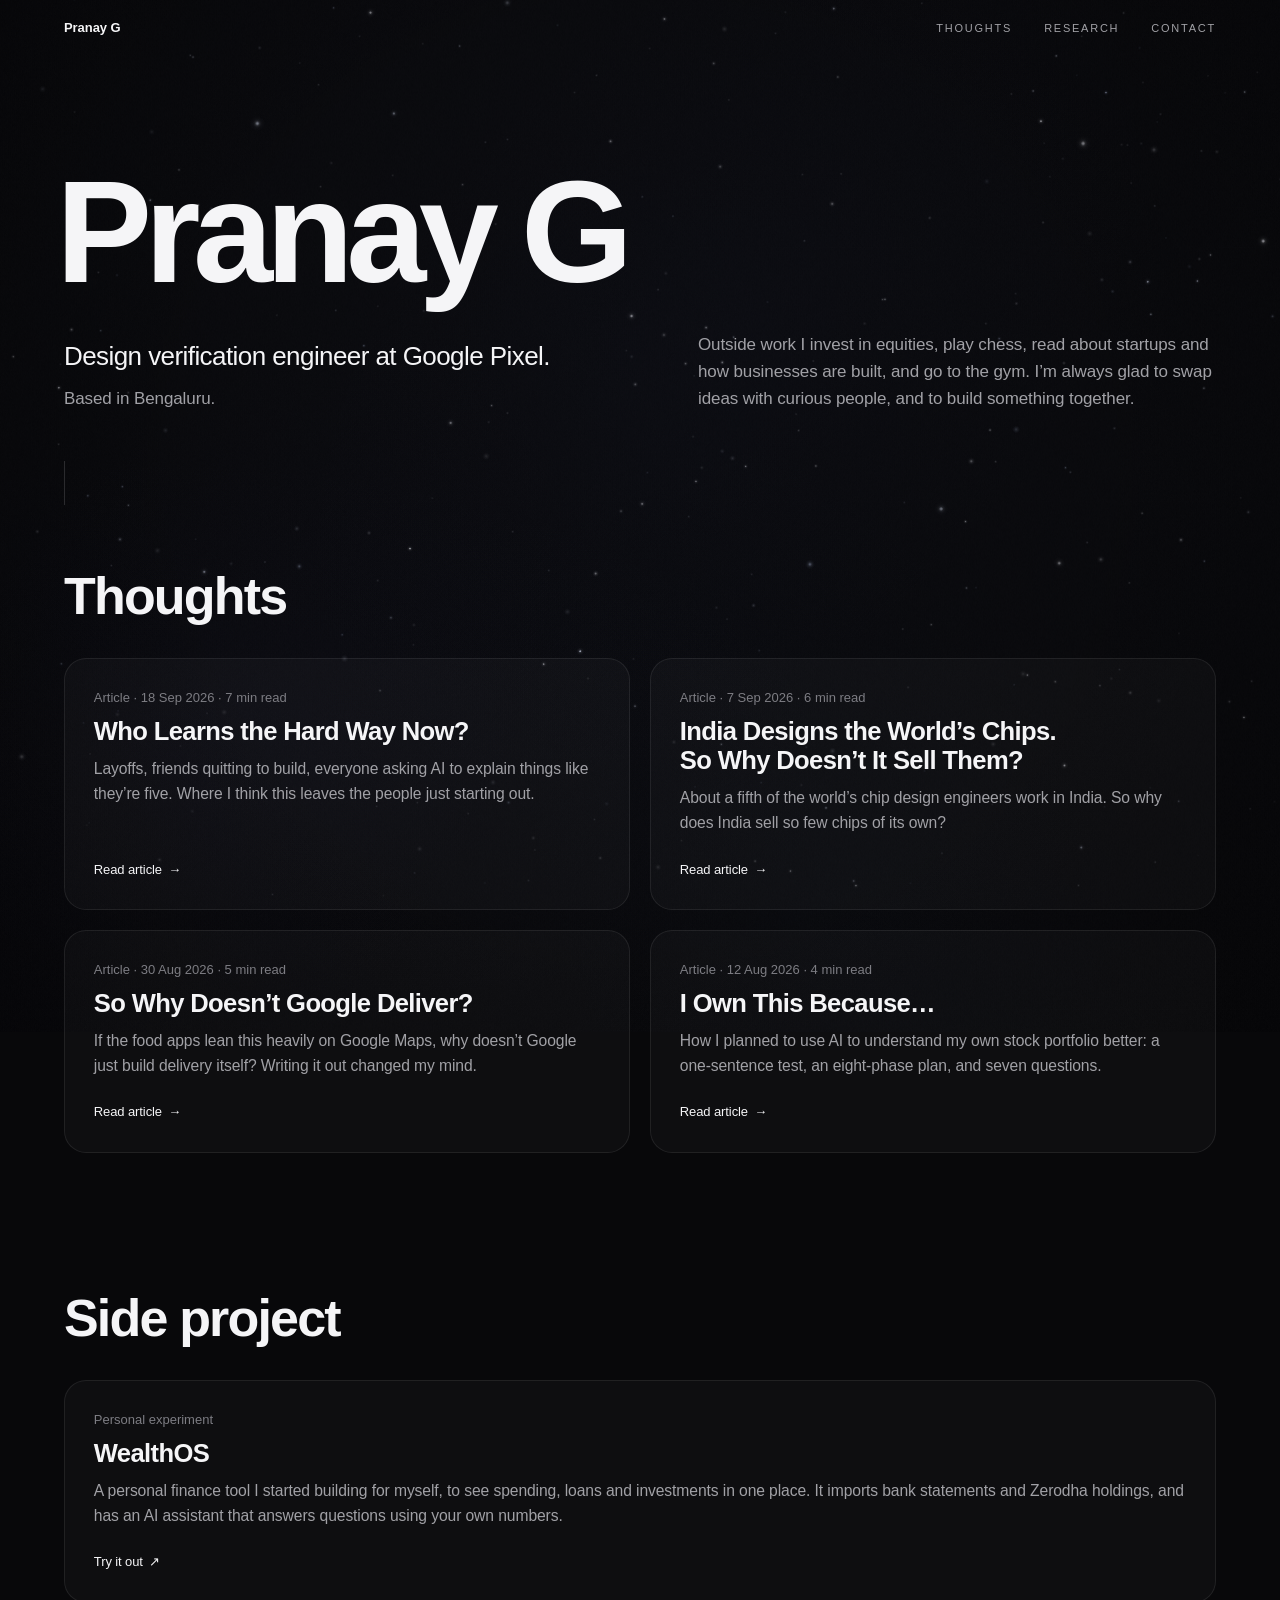
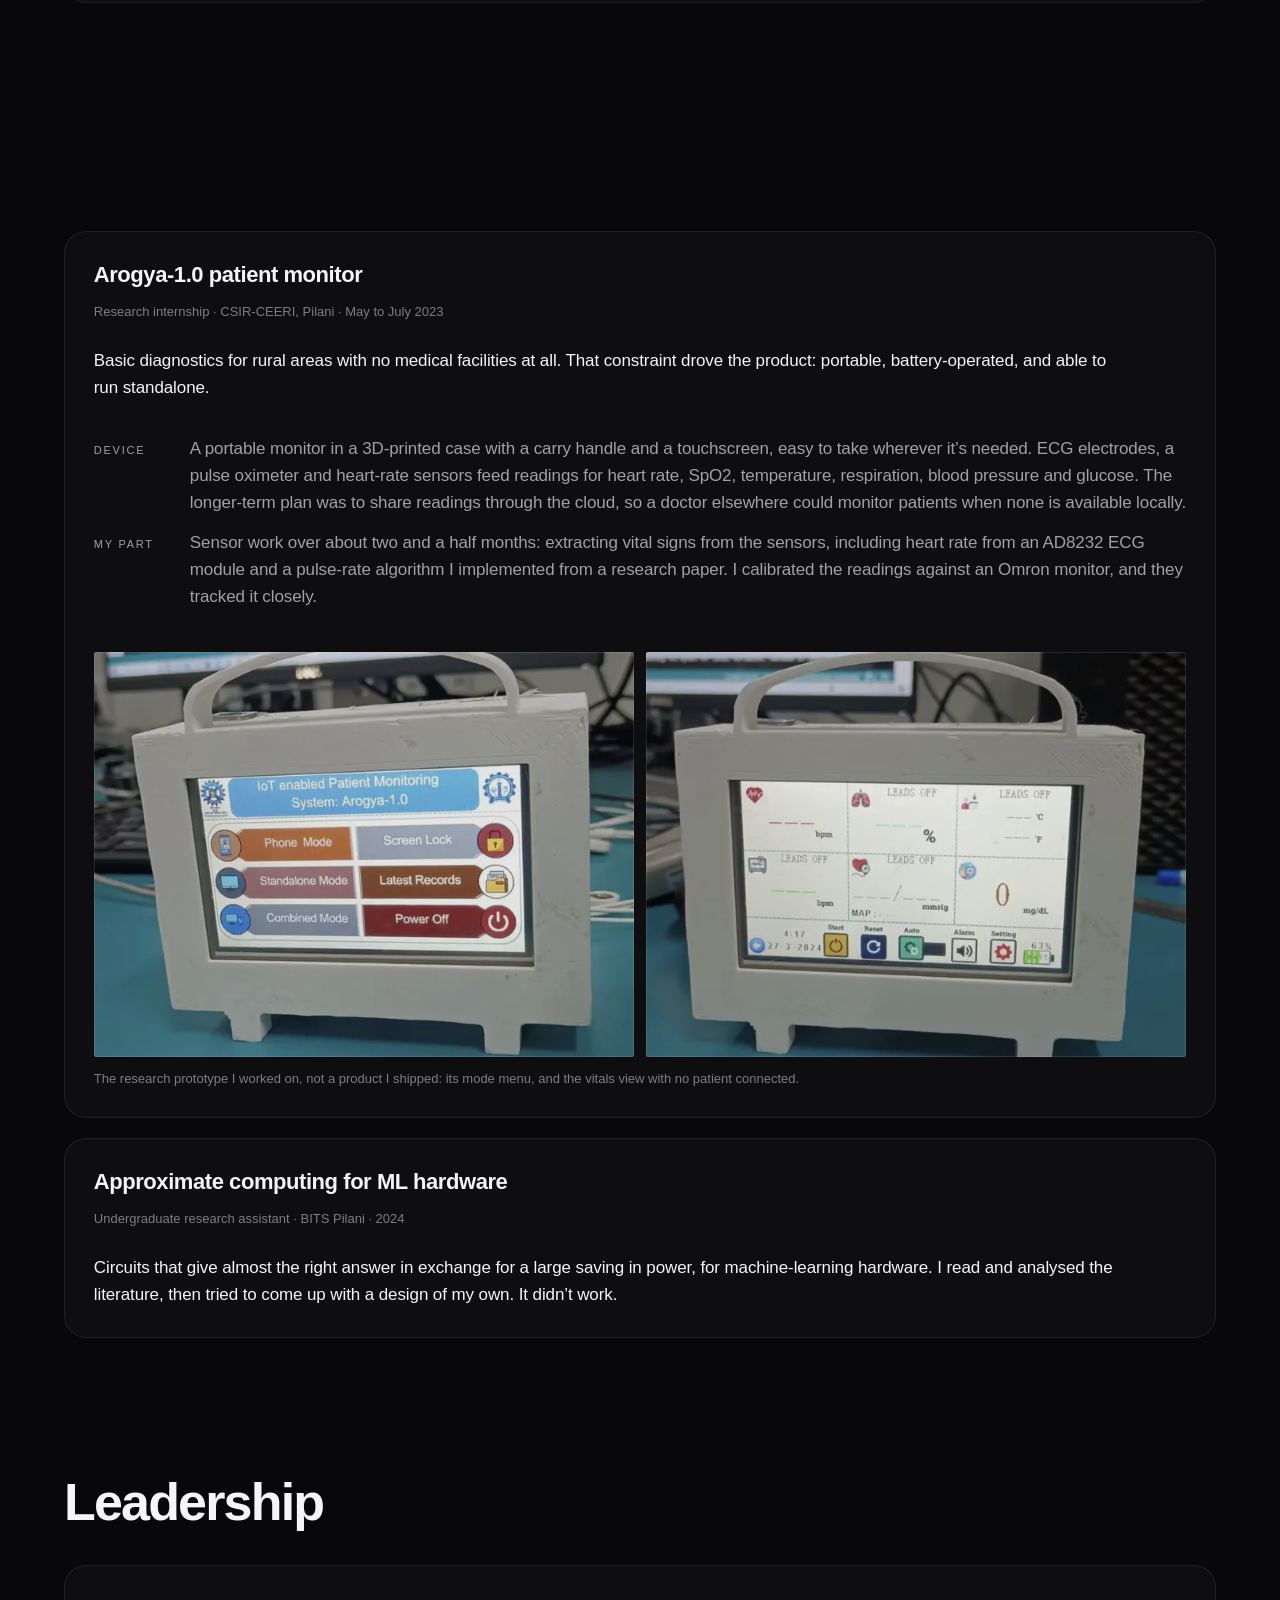
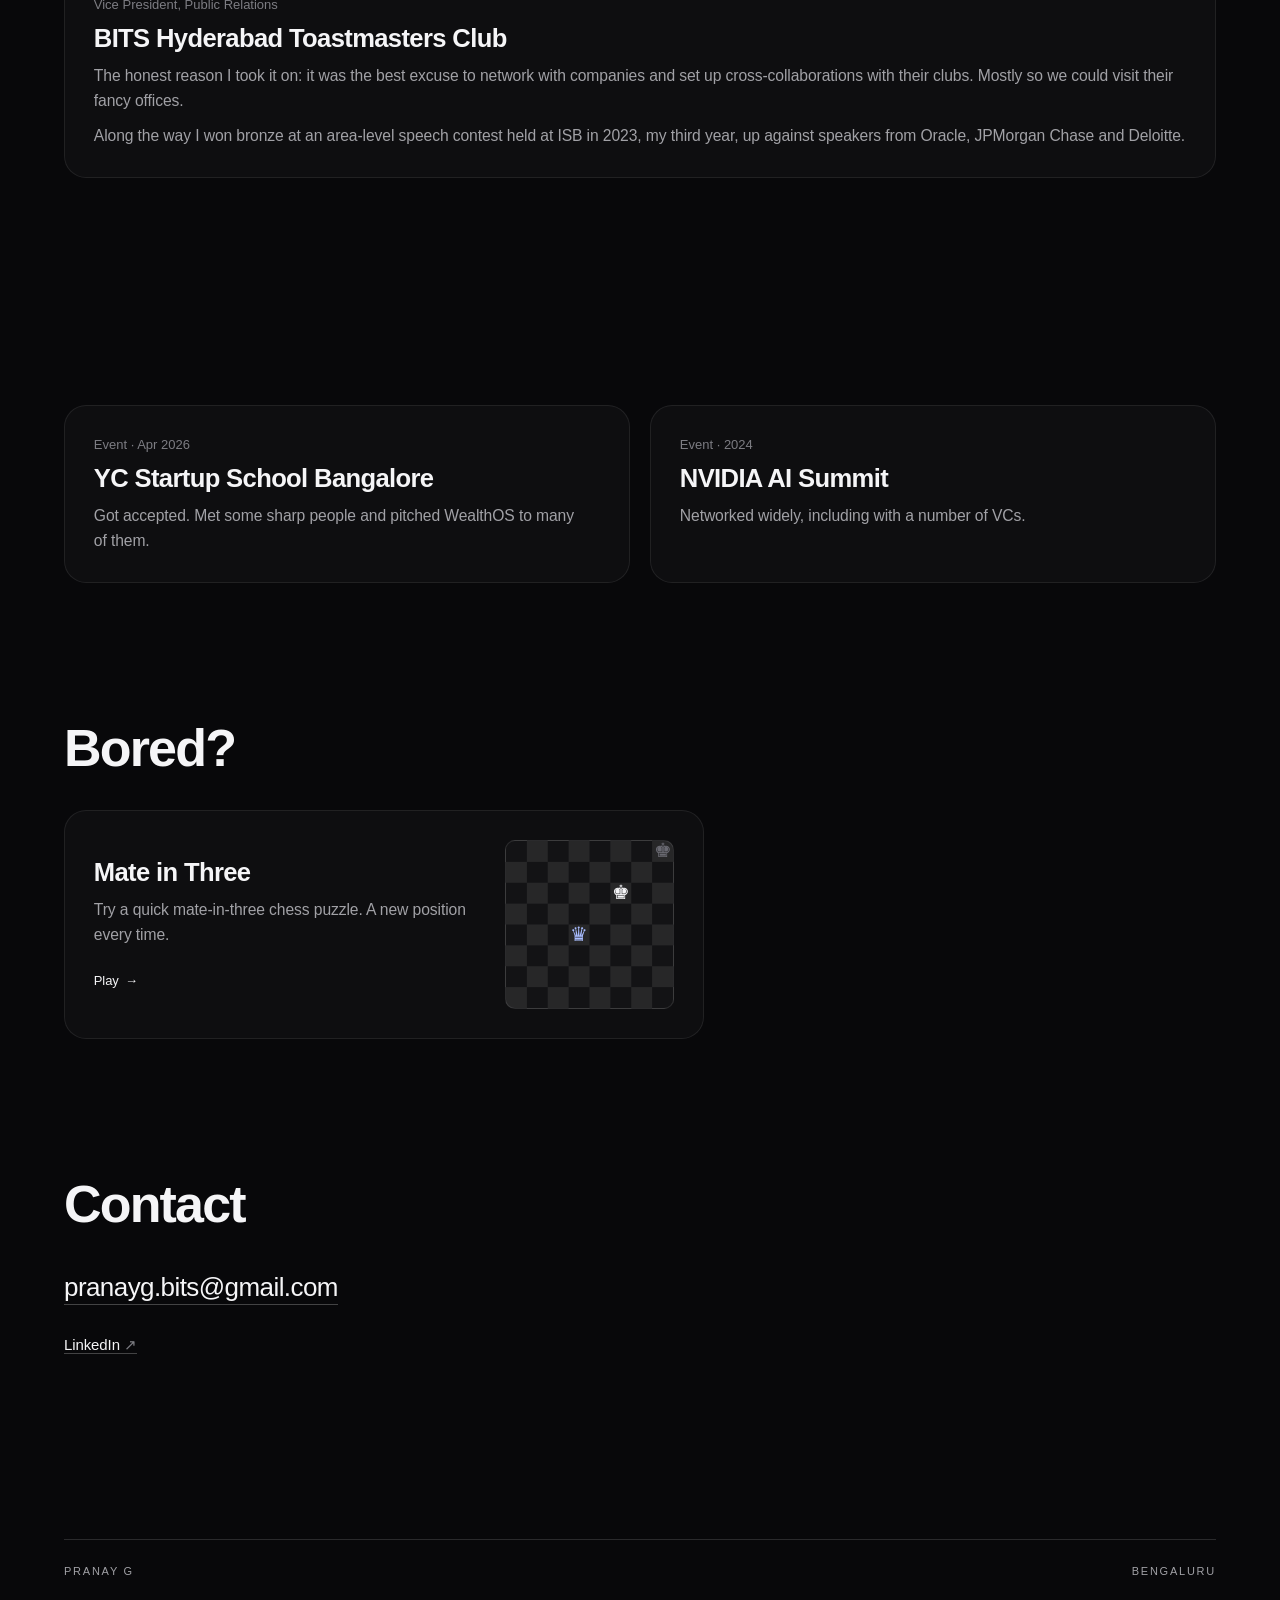
==== commit 3b048e85: "Add files via upload" ====
--- a/index.html
+++ b/index.html
@@ -3,60 +3,128 @@
 <head>
   <meta charset="utf-8">
   <meta name="viewport" content="width=device-width, initial-scale=1, viewport-fit=cover">
-  <title>Pranay G</title>
+  <title>Pranay G · Design Verification Engineer at Google Pixel</title>
   <meta name="description" content="Pranay G, design verification engineer at Google Pixel. WealthOS, a patient monitor for rural clinics, and thoughts on AI and work.">
   <meta name="theme-color" content="#08080a">
   <meta property="og:type" content="website">
   <meta property="og:title" content="Pranay G">
   <meta property="og:description" content="Pranay G, design verification engineer at Google Pixel. WealthOS, a patient monitor for rural clinics, and thoughts on AI and work.">
   <link rel="icon" href="data:image/svg+xml,%3Csvg xmlns='http://www.w3.org/2000/svg' viewBox='0 0 32 32'%3E%3Crect width='32' height='32' rx='7' fill='%2308080a'/%3E%3Ccircle cx='16' cy='16' r='8' fill='%23ffffff' fill-opacity='.12'/%3E%3Ccircle cx='16' cy='16' r='3.2' fill='%23f5f5f7'/%3E%3C/svg%3E">
+  <script type="application/ld+json">
+  {
+    "@context": "https://schema.org",
+    "@type": "Person",
+    "name": "Pranay G",
+    "url": "https://thetinypenguinn.github.io/",
+    "jobTitle": "Design Verification Engineer",
+    "worksFor": { "@type": "Organization", "name": "Google" },
+    "alumniOf": { "@type": "CollegeOrUniversity", "name": "BITS Pilani, Hyderabad Campus" },
+    "address": { "@type": "PostalAddress", "addressLocality": "Bengaluru", "addressCountry": "IN" },
+    "sameAs": ["https://www.linkedin.com/in/pranay-g-891801244/"]
+  }
+  </script>
   <link rel="stylesheet" href="style.css">
   <script>document.documentElement.classList.add("js");addEventListener("load",function(){if(!window.__siteReady)document.documentElement.classList.remove("js")});</script>
   <script src="main.js" defer blocking="render"></script>
 </head>
-<body>
+<body class="home">
   <canvas class="sky" aria-hidden="true"></canvas>
 
   <div class="page">
-    <header class="site-header site-header--home">
+    <header class="site-header site-header--home" data-header>
+      <a class="wordmark quiet" href="#top">Pranay G</a>
       <nav class="site-nav label" aria-label="Sections">
-        <a class="quiet" href="#work">Work</a>
         <a class="quiet" href="#thoughts">Thoughts</a>
+        <a class="quiet" href="#research">Research</a>
         <a class="quiet" href="#contact">Contact</a>
       </nav>
     </header>
 
-    <main>
+    <main id="top">
       <!-- Hero -->
       <section class="hero" aria-labelledby="name">
         <h1 class="display" id="name" data-reveal="focus">Pranay G</h1>
         <div class="hero-lines">
-          <p class="lede" data-reveal="focus">Design verification engineer at Google Pixel.</p>
-          <p class="context" data-reveal="focus"><span>Based in Bengaluru.</span> <span>I build products on the side and share my thoughts on AI and work.</span></p>
-        </div>
-      </section>
-
-      <!-- About -->
-      <section class="section grid" id="about" aria-labelledby="about-title">
-        <h2 class="label col-label" id="about-title" data-reveal="fade">About</h2>
-        <p class="about-text col-content" data-reveal>Outside work I invest in equities, play chess, read about startups and how businesses are built, and go to the gym. I’m always glad to swap ideas with curious people, and to build something together.</p>
-      </section>
-
-      <!-- Work. Copy an <article class="entry"> block to add an entry. -->
-      <section class="section grid" id="work" aria-labelledby="work-title">
-        <h2 class="label col-label" id="work-title" data-reveal="fade">Work</h2>
-
-        <div class="entries col-content">
-          <article class="entry" data-reveal>
-            <h3 class="entry-title">WealthOS</h3>
-            <p class="entry-meta meta">Personal experiment</p>
-            <p class="entry-summary">A personal finance tool I started building for myself, to see spending, loans and investments in one place. It imports bank statements and Zerodha holdings, and has an AI assistant that answers questions using your own numbers.</p>
-            <ul class="entry-links">
-              <li><a href="https://wealthos-cfo.streamlit.app" rel="noopener">Try it out here<span class="arrow" aria-hidden="true">↗</span></a></li>
-            </ul>
-          </article>
-
-          <article class="entry" data-reveal>
+          <div class="hero-main">
+            <p class="lede" data-reveal="focus">Design verification engineer at Google Pixel.</p>
+            <p class="context" data-reveal="focus">Based in Bengaluru.</p>
+          </div>
+          <p class="hero-about" data-reveal="focus">Outside work I invest in equities, play chess, read about startups and how businesses are built, and go to the gym. I’m always glad to swap ideas with curious people, and to build something together.</p>
+        </div>
+        <a class="scroll-cue quiet" href="#thoughts" aria-label="Scroll to thoughts" data-reveal="fade"><span></span></a>
+      </section>
+
+      <!-- Thoughts: articles, newest first. Copy a .cell block to add one. -->
+      <section class="block" id="thoughts" aria-labelledby="thoughts-title">
+        <h2 class="block-title" id="thoughts-title" data-reveal="focus">Thoughts</h2>
+        <div class="bento bento--two">
+          <div class="cell" data-reveal>
+            <a class="card card--article" href="posts/five-years.html">
+              <div class="card-body">
+                <p class="card-eyebrow meta">Article · 18 Sep 2026 · 7 min read</p>
+                <h3 class="card-title">Who Learns the Hard Way Now?</h3>
+                <p class="card-text">Layoffs, friends quitting to build, everyone asking AI to explain things like they’re five. Where I think this leaves the people just starting out.</p>
+                <span class="card-cta">Read article <span class="cta-arrow" aria-hidden="true">→</span></span>
+              </div>
+            </a>
+          </div>
+          <div class="cell" data-reveal>
+            <a class="card card--article" href="posts/india-chips.html">
+              <div class="card-body">
+                <p class="card-eyebrow meta">Article · 7 Sep 2026 · 6 min read</p>
+                <h3 class="card-title">India Designs the World’s Chips. So Why Doesn’t It Sell Them?</h3>
+                <p class="card-text">About a fifth of the world’s chip design engineers work in India. So why does India sell so few chips of its own?</p>
+                <span class="card-cta">Read article <span class="cta-arrow" aria-hidden="true">→</span></span>
+              </div>
+            </a>
+          </div>
+          <div class="cell" data-reveal>
+            <a class="card card--article" href="posts/google-deliver.html">
+              <div class="card-body">
+                <p class="card-eyebrow meta">Article · 30 Aug 2026 · 5 min read</p>
+                <h3 class="card-title">So Why Doesn’t Google Deliver?</h3>
+                <p class="card-text">If the food apps lean this heavily on Google Maps, why doesn’t Google just build delivery itself? Writing it out changed my mind.</p>
+                <span class="card-cta">Read article <span class="cta-arrow" aria-hidden="true">→</span></span>
+              </div>
+            </a>
+          </div>
+          <div class="cell" data-reveal>
+            <a class="card card--article" href="posts/i-own-this-because.html">
+              <div class="card-body">
+                <p class="card-eyebrow meta">Article · 12 Aug 2026 · 4 min read</p>
+                <h3 class="card-title">I Own This Because…</h3>
+                <p class="card-text">How I planned to use AI to understand my own stock portfolio better: a one-sentence test, an eight-phase plan, and seven questions.</p>
+                <span class="card-cta">Read article <span class="cta-arrow" aria-hidden="true">→</span></span>
+              </div>
+            </a>
+          </div>
+        </div>
+      </section>
+
+      <!-- Side project -->
+      <section class="block" id="project" aria-labelledby="project-title">
+        <h2 class="block-title" id="project-title" data-reveal="focus">Side project</h2>
+        <div class="bento">
+          <div class="cell" data-reveal>
+            <a class="card" href="https://wealthos-cfo.streamlit.app" rel="noopener">
+              <div class="card-body">
+                <p class="card-eyebrow meta">Personal experiment</p>
+                <h3 class="card-title">WealthOS</h3>
+                <p class="card-text">A personal finance tool I started building for myself, to see spending, loans and investments in one place. It imports bank statements and Zerodha holdings, and has an AI assistant that answers questions using your own numbers.</p>
+                <span class="card-cta">Try it out <span class="cta-arrow" aria-hidden="true">↗</span></span>
+              </div>
+            </a>
+          </div>
+        </div>
+      </section>
+
+      <!-- Research -->
+      <section class="block" id="research" aria-labelledby="research-title">
+        <h2 class="block-title" id="research-title" data-reveal="focus">Research</h2>
+        <div class="bento">
+          <div class="cell" data-reveal>
+            <article class="card card--static">
+              <div class="card-body">
             <h3 class="entry-title">Arogya-1.0 patient monitor</h3>
             <p class="entry-meta meta">Research internship · CSIR-CEERI, Pilani · May to July 2023</p>
             <p class="entry-summary">Basic diagnostics for rural areas with no medical facilities at all. That constraint drove the product: portable, battery-operated, and able to run standalone.</p>
@@ -79,89 +147,88 @@
               </div>
               <figcaption class="meta">The research prototype I worked on, not a product I shipped: its mode menu, and the vitals view with no patient connected.</figcaption>
             </figure>
-          </article>
-
-          <article class="entry" data-reveal>
-            <h3 class="entry-title">Approximate computing for ML hardware</h3>
-            <p class="entry-meta meta">Undergraduate research assistant · BITS Pilani · 2024</p>
-            <p class="entry-summary">Circuits that give almost the right answer in exchange for a large saving in power, for machine-learning hardware. I read and analysed the literature, then tried to come up with a design of my own. It didn’t work.</p>
-          </article>
-
+              </div>
+            </article>
+          </div>
+          <div class="cell" data-reveal>
+            <article class="card card--static">
+              <div class="card-body">
+                <h3 class="entry-title">Approximate computing for ML hardware</h3>
+                <p class="entry-meta meta">Undergraduate research assistant · BITS Pilani · 2024</p>
+                <p class="entry-summary">Circuits that give almost the right answer in exchange for a large saving in power, for machine-learning hardware. I read and analysed the literature, then tried to come up with a design of my own. It didn’t work.</p>
+              </div>
+            </article>
+          </div>
         </div>
       </section>
 
       <!-- Leadership -->
-      <section class="section grid" id="leadership" aria-labelledby="leadership-title">
-        <h2 class="label col-label" id="leadership-title" data-reveal="fade">Leadership</h2>
-
-        <div class="entries col-content">
-          <article class="entry" data-reveal>
-            <h3 class="entry-title">BITS Hyderabad Toastmasters Club</h3>
-            <p class="entry-meta meta">Vice President, Public Relations</p>
-            <p class="entry-summary">The honest reason I took it on: it was the best excuse to network with companies and set up cross-collaborations with their clubs. Mostly so we could visit their fancy offices.</p>
-            <p class="entry-summary">Along the way I won bronze at an area-level speech contest held at ISB in 2023, my third year, up against speakers from Oracle, JPMorgan Chase and Deloitte.</p>
-          </article>
-        </div>
-      </section>
-
-      <!-- Thoughts: to add a post, copy one <li class="index-row"> block to the top (newest first),
-           and copy posts/template.html to posts/<slug>.html. -->
-      <section class="section grid" id="thoughts" aria-labelledby="thoughts-title">
-        <h2 class="label col-label" id="thoughts-title" data-reveal="fade">Thoughts</h2>
-
-        <ol class="index col-content">
-          <li class="index-row" data-reveal>
-            <h3 class="index-title"><a class="quiet" href="posts/five-years.html">Who Learns the Hard Way Now?</a></h3>
-            <time class="meta" datetime="2026-09-18">18 Sep 2026</time>
-            <p class="index-summary">Layoffs, friends quitting to build, everyone asking AI to explain things like they’re five. Where I think this leaves the people just starting out.</p>
-          </li>
-          <li class="index-row" data-reveal>
-            <h3 class="index-title"><a class="quiet" href="posts/google-deliver.html">Google Maps Is Behind Every Food Order I Place. So Why Doesn’t Google Deliver?</a></h3>
-            <time class="meta" datetime="2026-08-30">30 Aug 2026</time>
-            <p class="index-summary">If the food apps lean this heavily on Google Maps, why doesn’t Google just build delivery itself? Writing it out changed my mind.</p>
-          </li>
-          <li class="index-row" data-reveal>
-            <h3 class="index-title"><a class="quiet" href="posts/i-own-this-because.html">I Own This Because…</a></h3>
-            <time class="meta" datetime="2026-08-12">12 Aug 2026</time>
-            <p class="index-summary">The eight-phase plan I wrote to make sense of my portfolio with AI, the seven questions at its centre, and where it’s going next.</p>
-          </li>
-        </ol>
-      </section>
-
-      <!-- Events: copy one <li class="index-row"> block to add one (newest first). -->
-      <section class="section grid" id="events" aria-labelledby="events-title">
-        <h2 class="label col-label" id="events-title" data-reveal="fade">Events</h2>
-
-        <ol class="index col-content">
-          <li class="index-row" data-reveal>
-            <h3 class="index-title">YC Startup School Bangalore</h3>
-            <time class="meta" datetime="2026-04">Apr 2026</time>
-            <p class="index-summary">Got accepted. Met some sharp people and pitched WealthOS to many of them.</p>
-          </li>
-          <li class="index-row" data-reveal>
-            <h3 class="index-title">NVIDIA AI Summit</h3>
-            <time class="meta" datetime="2024">2024</time>
-            <p class="index-summary">Networked widely, including with a number of VCs.</p>
-          </li>
-        </ol>
-      </section>
-
-      <!-- Bored? (chess puzzle) -->
-      <section class="section grid" id="play" aria-labelledby="play-title">
-        <h2 class="label col-label" id="play-title" data-reveal="fade">Bored?</h2>
-
-        <ol class="index col-content">
-          <li class="index-row" data-reveal>
-            <h3 class="index-title"><a class="quiet" href="play/">Mate in Three</a></h3>
-            <p class="index-summary">Try a quick mate-in-three chess puzzle. A new position every time.</p>
-          </li>
-        </ol>
+      <section class="block" id="leadership" aria-labelledby="leadership-title">
+        <h2 class="block-title" id="leadership-title" data-reveal="focus">Leadership</h2>
+        <div class="bento">
+          <div class="cell" data-reveal>
+            <article class="card card--static">
+              <div class="card-body">
+                <p class="card-eyebrow meta">Vice President, Public Relations</p>
+                <h3 class="card-title">BITS Hyderabad Toastmasters Club</h3>
+                <p class="card-text">The honest reason I took it on: it was the best excuse to network with companies and set up cross-collaborations with their clubs. Mostly so we could visit their fancy offices.</p>
+                <p class="card-text">Along the way I won bronze at an area-level speech contest held at ISB in 2023, my third year, up against speakers from Oracle, JPMorgan Chase and Deloitte.</p>
+              </div>
+            </article>
+          </div>
+        </div>
+      </section>
+
+      <!-- Events. Copy a .cell block to add one (newest first). -->
+      <section class="block" id="events" aria-labelledby="events-title">
+        <h2 class="block-title" id="events-title" data-reveal="focus">Rooms I’ve been in</h2>
+        <div class="bento bento--two">
+          <div class="cell" data-reveal>
+            <article class="card card--static">
+              <div class="card-body">
+                <p class="card-eyebrow meta">Event · Apr 2026</p>
+                <h3 class="card-title">YC Startup School Bangalore</h3>
+                <p class="card-text">Got accepted. Met some sharp people and pitched WealthOS to many of them.</p>
+              </div>
+            </article>
+          </div>
+          <div class="cell" data-reveal>
+            <article class="card card--static">
+              <div class="card-body">
+                <p class="card-eyebrow meta">Event · 2024</p>
+                <h3 class="card-title">NVIDIA AI Summit</h3>
+                <p class="card-text">Networked widely, including with a number of VCs.</p>
+              </div>
+            </article>
+          </div>
+        </div>
+      </section>
+
+      <!-- Bored? -->
+      <section class="block" id="bored" aria-labelledby="bored-title">
+        <h2 class="block-title" id="bored-title" data-reveal="focus">Bored?</h2>
+        <div class="bento bento--narrow">
+          <div class="cell" data-reveal>
+            <a class="card card--chess" href="play/">
+              <div class="card-body">
+                <h3 class="card-title">Mate in Three</h3>
+                <p class="card-text">Try a quick mate-in-three chess puzzle. A new position every time.</p>
+                <span class="card-cta">Play <span class="cta-arrow" aria-hidden="true">→</span></span>
+              </div>
+              <div class="mini-board" aria-hidden="true">
+                <span class="pc pc-k-b">♚︎</span>
+                <span class="pc pc-q">♛︎</span>
+                <span class="pc pc-k-w">♚︎</span>
+              </div>
+            </a>
+          </div>
+        </div>
       </section>
 
       <!-- Contact -->
-      <section class="section grid" id="contact" aria-labelledby="contact-title">
-        <h2 class="label col-label" id="contact-title" data-reveal="fade">Contact</h2>
-        <div class="col-content" data-reveal>
+      <section class="block block--contact" id="contact" aria-labelledby="contact-title">
+        <h2 class="block-title" id="contact-title" data-reveal="focus">Contact</h2>
+        <div data-reveal>
           <!-- Personal address only. Keep the work address off this site. -->
           <a class="contact-email" href="mailto:pranayg.bits@gmail.com">pranayg.bits@gmail.com</a>
           <ul class="contact-links">
@@ -173,7 +240,7 @@
 
     <footer class="site-footer label">
       <span>Pranay G</span>
-      <span>© 2026</span>
+      <span>Bengaluru</span>
     </footer>
   </div>
 </body>
--- a/style.css
+++ b/style.css
@@ -868,3 +868,334 @@
   font-style: italic;
   color: var(--text-3);
 }
+
+
+/* ==========================================================================
+   18. Home layout: wider page, cards, sticky header
+   Only applies to <body class="home">. Posts keep the narrow reading column.
+   ========================================================================== */
+
+.home .page {
+  max-width: calc(72rem + 2 * var(--gutter));
+}
+
+/* Sticky header: clear at the top, frosted once you scroll (main.js adds .is-scrolled). */
+.home .site-header {
+  position: sticky;
+  top: 0;
+  z-index: 30;
+  margin: 0 calc(-1 * var(--gutter));
+  padding: 1.1rem var(--gutter);
+  padding-top: max(1.1rem, env(safe-area-inset-top));
+  border-bottom: var(--hairline) solid transparent;
+  transition: background-color 500ms var(--ease-out-soft),
+    border-color 500ms var(--ease-out-soft),
+    backdrop-filter 500ms var(--ease-out-soft);
+}
+.home .site-header.is-scrolled {
+  background-color: rgba(8, 8, 10, 0.62);
+  -webkit-backdrop-filter: saturate(160%) blur(18px);
+  backdrop-filter: saturate(160%) blur(18px);
+  border-bottom-color: var(--rule);
+}
+.home .site-header .wordmark {
+  opacity: 0;
+  transform: translateY(4px);
+  transition: opacity 500ms var(--ease-out-soft), transform 700ms var(--ease-out-expo);
+}
+.home .site-header.is-scrolled .wordmark { opacity: 1; transform: none; }
+
+@media (max-width: 40rem) {
+  .home .site-header--home { display: flex; }
+  .home .site-nav { gap: var(--s-5); }
+}
+
+/* Hero */
+.home .hero {
+  padding: clamp(4.5rem, 16vh, 9rem) 0 0;
+}
+.hero-about {
+  margin-top: var(--s-5);
+  max-width: 38rem;
+  color: var(--text-2);
+  text-wrap: pretty;
+}
+
+/* A thin line with a light that travels down it: "there's more below". */
+.scroll-cue {
+  display: block;
+  position: relative;
+  width: 1px;
+  height: 56px;
+  margin-top: clamp(3rem, 8vh, 5rem);
+  overflow: hidden;
+  background: var(--rule);
+  padding: 0;
+}
+.scroll-cue span {
+  position: absolute;
+  left: 0;
+  top: -40%;
+  width: 1px;
+  height: 40%;
+  background: var(--text);
+  animation: cue-fall 2.4s var(--ease-draw) infinite;
+}
+@keyframes cue-fall { to { top: 110%; } }
+
+/* Blocks: a small label, then a large headline, then cards. */
+.block {
+  margin-top: clamp(5.5rem, 3rem + 7vw, 10rem);
+  scroll-margin-top: 5rem;
+}
+.block-head {
+  max-width: 46rem;
+  margin-bottom: clamp(1.75rem, 1rem + 2vw, 3rem);
+}
+.block-title {
+  margin-top: var(--s-3);
+  font-family: var(--font-display);
+  font-size: clamp(1.9rem, 1.1rem + 2.8vw, 3.25rem);
+  font-weight: 600;
+  line-height: 1.05;
+  letter-spacing: -0.035em;
+  text-wrap: balance;
+}
+.block-title--xl {
+  font-size: clamp(3rem, 1.2rem + 7vw, 7rem);
+  letter-spacing: -0.05em;
+  line-height: 0.95;
+}
+
+/* Bento grids */
+.bento {
+  display: grid;
+  grid-template-columns: minmax(0, 1fr);
+  gap: clamp(0.875rem, 0.5rem + 1vw, 1.25rem);
+}
+.cell { display: flex; min-width: 0; }
+.cell > .card { flex: 1; }
+
+@media (min-width: 52rem) {
+  .bento--thoughts { grid-template-columns: minmax(0, 1.4fr) minmax(0, 1fr); }
+  .bento--thoughts .cell--feature { grid-row: span 2; }
+  .bento--try,
+  .bento--work,
+  .bento--beyond { grid-template-columns: repeat(2, minmax(0, 1fr)); }
+  .cell--wide { grid-column: 1 / -1; }
+}
+
+/* Cards: glass over the starfield, a hairline edge, a soft light that follows
+   the pointer (main.js sets --mx / --my), and a small lift on hover. */
+.card {
+  position: relative;
+  display: flex;
+  flex-direction: column;
+  overflow: hidden;
+  isolation: isolate;
+  border-radius: 22px;
+  border: 1px solid rgba(255, 255, 255, 0.08);
+  background-color: rgba(255, 255, 255, 0.028);
+  -webkit-backdrop-filter: blur(6px);
+  backdrop-filter: blur(6px);
+  color: var(--text);
+  transition: transform 800ms var(--ease-out-expo),
+    border-color 500ms var(--ease-out-soft),
+    background-color 500ms var(--ease-out-soft);
+}
+a.card {
+  background-image: none;
+  padding-bottom: 0;
+}
+a.card:active { opacity: 1; transform: translateY(-1px) scale(0.995); }
+
+.card::before {
+  content: "";
+  position: absolute;
+  inset: 0;
+  z-index: 0;
+  pointer-events: none;
+  background: radial-gradient(420px circle at var(--mx, 50%) var(--my, 0%),
+    rgba(169, 189, 255, 0.11), transparent 60%);
+  opacity: 0;
+  transition: opacity 500ms var(--ease-out-soft);
+}
+
+@media (hover: hover) {
+  a.card:hover {
+    transform: translateY(-4px);
+    border-color: rgba(255, 255, 255, 0.17);
+    background-color: rgba(255, 255, 255, 0.045);
+  }
+  a.card:hover::before { opacity: 1; }
+  a.card:hover .card-media img { transform: scale(1.045); }
+  a.card:hover .cta-arrow { transform: translateX(4px); }
+}
+a.card:focus-visible {
+  outline: 2px solid var(--accent);
+  outline-offset: 4px;
+}
+
+.card-media {
+  position: relative;
+  overflow: hidden;
+  aspect-ratio: 16 / 9;
+  border-bottom: 1px solid rgba(255, 255, 255, 0.06);
+}
+.cell--feature .card-media { aspect-ratio: 16 / 10; }
+.card-media img {
+  width: 100%;
+  height: 100%;
+  object-fit: cover;
+  filter: saturate(0.85) brightness(0.86);
+  transition: transform 1400ms var(--ease-out-expo);
+}
+
+.card-body {
+  position: relative;
+  z-index: 1;
+  display: flex;
+  flex: 1;
+  flex-direction: column;
+  gap: 0.6rem;
+  padding: clamp(1.35rem, 1rem + 1vw, 2rem);
+}
+.card-eyebrow { margin: 0; }
+.card-title {
+  font-family: var(--font-display);
+  font-size: clamp(1.25rem, 1rem + 0.8vw, 1.6rem);
+  font-weight: 600;
+  line-height: 1.15;
+  letter-spacing: -0.025em;
+  text-wrap: balance;
+}
+.cell--feature .card-title { font-size: clamp(1.55rem, 1.1rem + 1.5vw, 2.4rem); }
+.card-title--big { font-size: clamp(1.6rem, 1.1rem + 1.6vw, 2.4rem); }
+.card-text {
+  color: var(--text-2);
+  font-size: 0.98rem;
+  line-height: 1.6;
+  text-wrap: pretty;
+}
+.card-cta {
+  display: inline-flex;
+  align-items: center;
+  gap: 0.4rem;
+  margin-top: auto;
+  padding-top: 0.9rem;
+  font-size: var(--t-meta);
+  font-weight: 500;
+  color: var(--text);
+}
+.cta-arrow {
+  display: inline-block;
+  transition: transform 700ms var(--ease-out-expo);
+}
+
+/* Work cards reuse the entry markup inside a card. */
+.card--static .entry-summary,
+.card--static .entry-points { max-width: none; }
+.card--static .entry-figure { margin-top: var(--s-6); }
+
+/* Chess card: text on the left, a tiny board on the right. On hover the
+   queen slides to deliver mate. */
+.card--chess { flex-direction: row; align-items: center; }
+.mini-board {
+  position: relative;
+  flex-shrink: 0;
+  width: clamp(120px, 9rem + 2vw, 176px);
+  aspect-ratio: 1;
+  margin: clamp(1.35rem, 1rem + 1vw, 2rem);
+  margin-left: 0;
+  border-radius: 10px;
+  overflow: hidden;
+  border: 1px solid rgba(255, 255, 255, 0.1);
+  /* 8 by 8 squares: each 25% tile holds a 2 by 2 checker. */
+  background: repeating-conic-gradient(rgba(255, 255, 255, 0.1) 0 25%, rgba(255, 255, 255, 0.025) 0 50%) 0 0 / 25% 25%;
+}
+.pc {
+  position: absolute;
+  width: 12.5%;
+  height: 12.5%;
+  display: grid;
+  place-items: center;
+  font-family: "Apple Symbols", "Segoe UI Symbol", "Noto Sans Symbols 2", "DejaVu Sans", serif;
+  font-size: clamp(14px, 1rem + 0.3vw, 21px);
+  line-height: 1;
+  color: #f5f5f7;
+  transition: transform 1100ms var(--ease-out-expo);
+}
+.pc-k-b { left: 87.5%; top: 0; color: #6a6a72; }
+.pc-k-w { left: 62.5%; top: 25%; }
+.pc-q   { left: 37.5%; top: 50%; color: var(--accent); }
+@media (hover: hover) {
+  .card--chess:hover .pc-q { transform: translate(300%, -300%); }
+}
+@media (max-width: 30rem) {
+  .card--chess { flex-direction: column; align-items: stretch; }
+  .mini-board { margin: 0 clamp(1.35rem, 1rem + 1vw, 2rem) clamp(1.35rem, 1rem + 1vw, 2rem); }
+}
+
+/* Contact */
+.block--contact { padding-bottom: var(--s-6); }
+.block--contact .block-title { margin-bottom: var(--s-6); }
+
+/* Reading progress on posts (main.js adds the element). */
+.read-progress {
+  position: fixed;
+  top: 0;
+  left: 0;
+  right: 0;
+  z-index: 50;
+  height: 2px;
+  background: var(--accent);
+  transform: scaleX(0);
+  transform-origin: left center;
+  opacity: 0.85;
+  pointer-events: none;
+}
+
+/* "More thoughts" at the end of each post */
+.more-thoughts { margin-top: var(--s-6); }
+.more-thoughts ul { list-style: none; padding: 0; margin: var(--s-4) 0 0; display: grid; gap: var(--s-4); }
+.more-thoughts a { font-family: var(--font-display); font-size: 1.125rem; font-weight: 600; letter-spacing: -0.015em; }
+.more-thoughts .meta { display: block; margin-top: 0.15rem; }
+
+@media (prefers-reduced-motion: reduce) {
+  .scroll-cue span { animation: none; top: 30%; }
+  .card, .card::before, .card-media img, .cta-arrow, .pc,
+  .home .site-header, .home .site-header .wordmark { transition: none; }
+  .card--chess:hover .pc-q, a.card:hover { transform: none; }
+}
+.back-home { margin-top: var(--s-7); }
+
+/* Wide screens: role on the left, the About line on the right, so the
+   first cards peek into the first screen. */
+@media (min-width: 64rem) {
+  .home .hero { padding-top: clamp(4rem, 12vh, 7rem); }
+  .home .hero-lines {
+    max-width: none;
+    display: grid;
+    grid-template-columns: minmax(0, 1.1fr) minmax(0, 1fr);
+    gap: var(--s-8);
+    align-items: end;
+  }
+  .home .hero-about { margin-top: 0; }
+  .home .scroll-cue { margin-top: var(--s-7); height: 44px; }
+  .home #thoughts { margin-top: var(--s-8); }
+}
+
+@media (max-width: 63.99rem) {
+  .home .hero { padding-top: clamp(3rem, 9vh, 6rem); }
+  .home .scroll-cue { margin-top: var(--s-6); height: 40px; }
+  .home #thoughts { margin-top: var(--s-8); }
+}
+
+/* Grids for the plain-titled sections */
+.block > .block-title { margin-top: 0; margin-bottom: clamp(1.5rem, 1rem + 1.5vw, 2.5rem); }
+@media (min-width: 52rem) {
+  .bento--three { grid-template-columns: repeat(3, minmax(0, 1fr)); }
+  .bento--two { grid-template-columns: repeat(2, minmax(0, 1fr)); }
+  .bento--narrow { max-width: 40rem; }
+}
+.card--article .card-title { font-size: clamp(1.3rem, 1.05rem + 0.7vw, 1.6rem); }
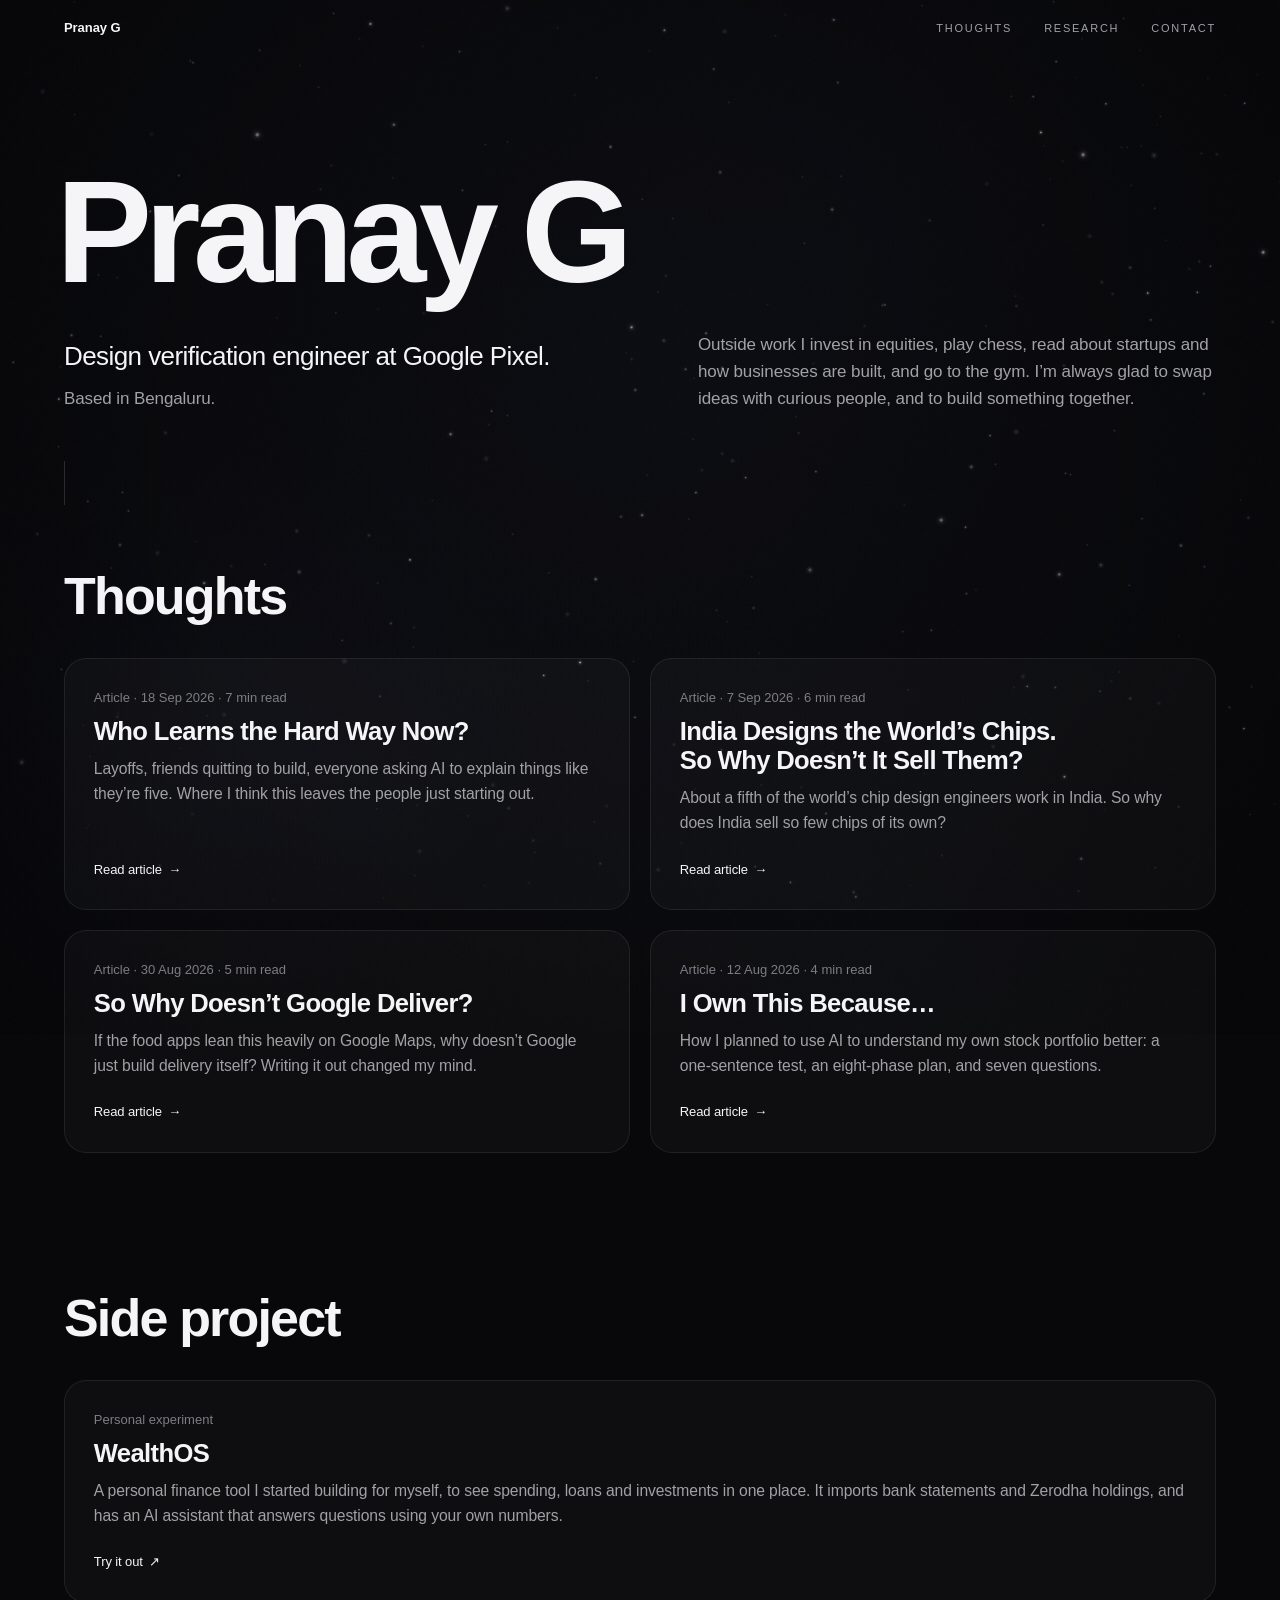
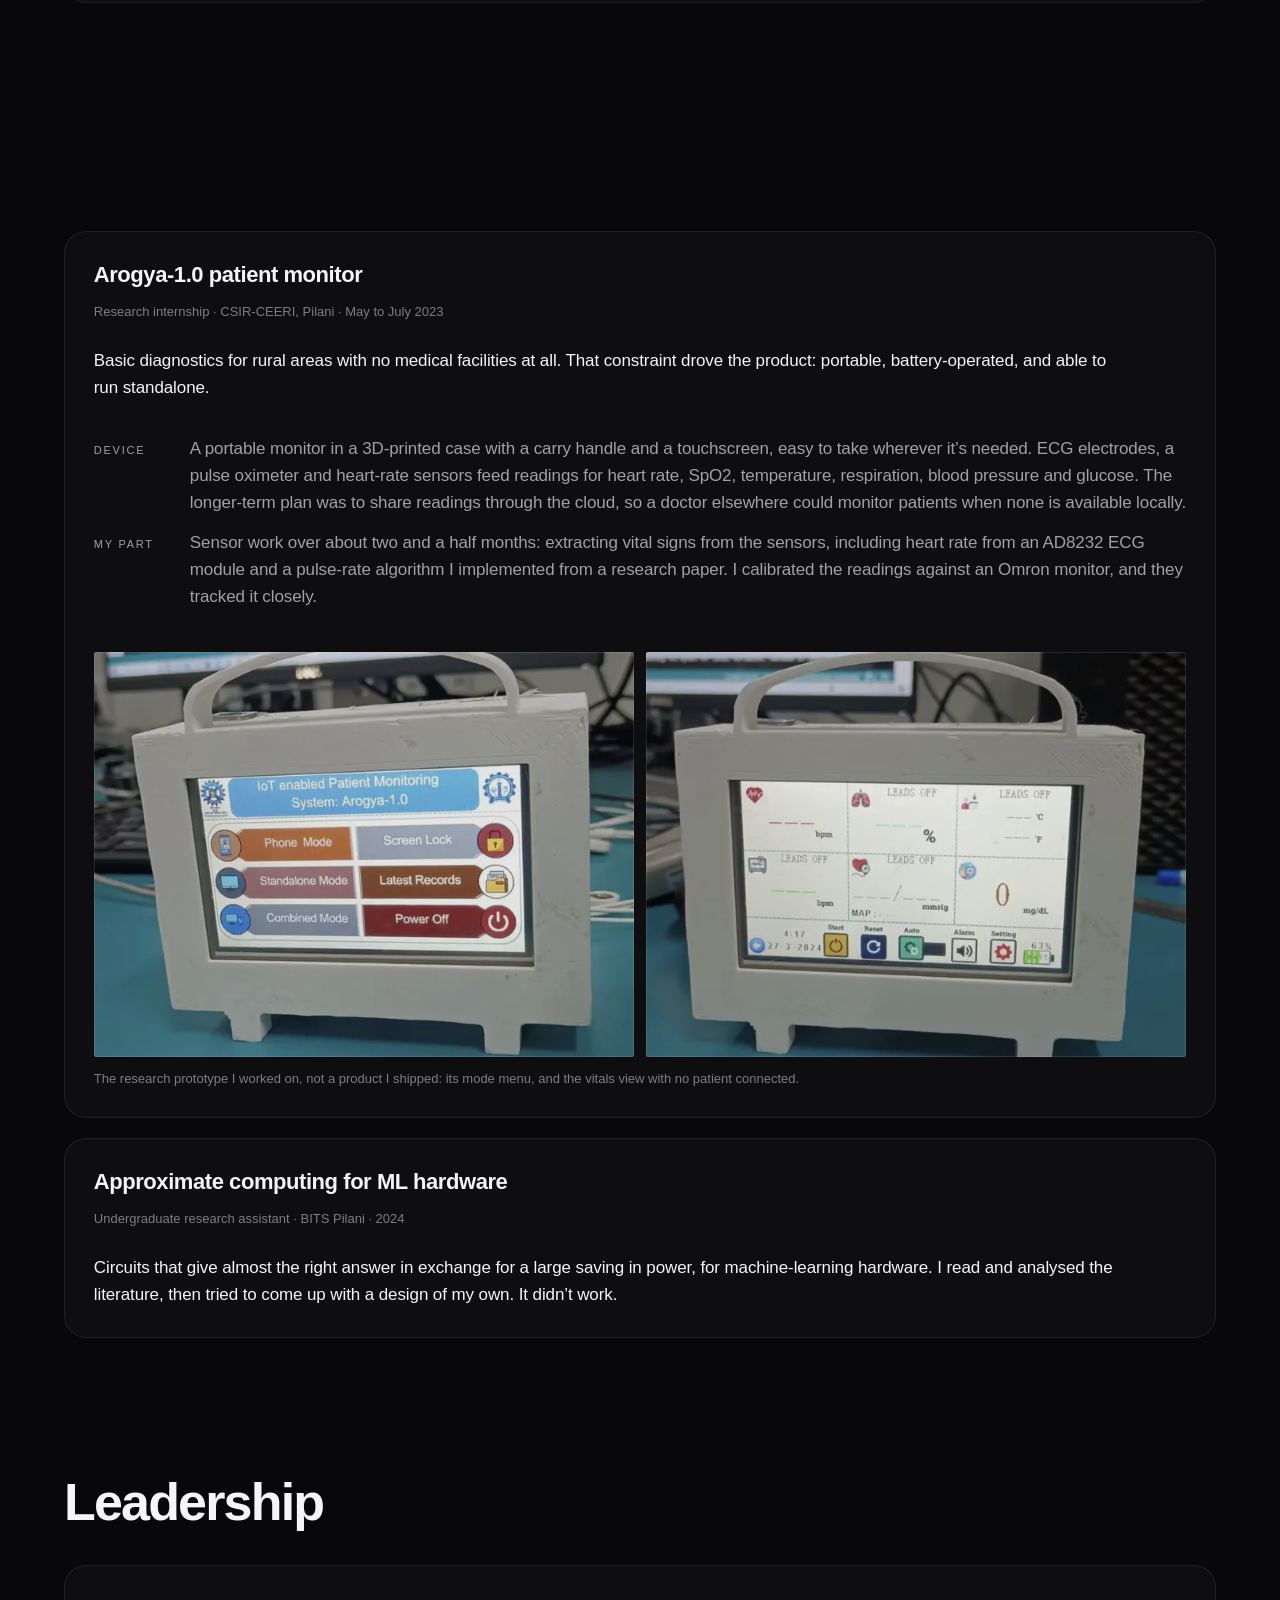
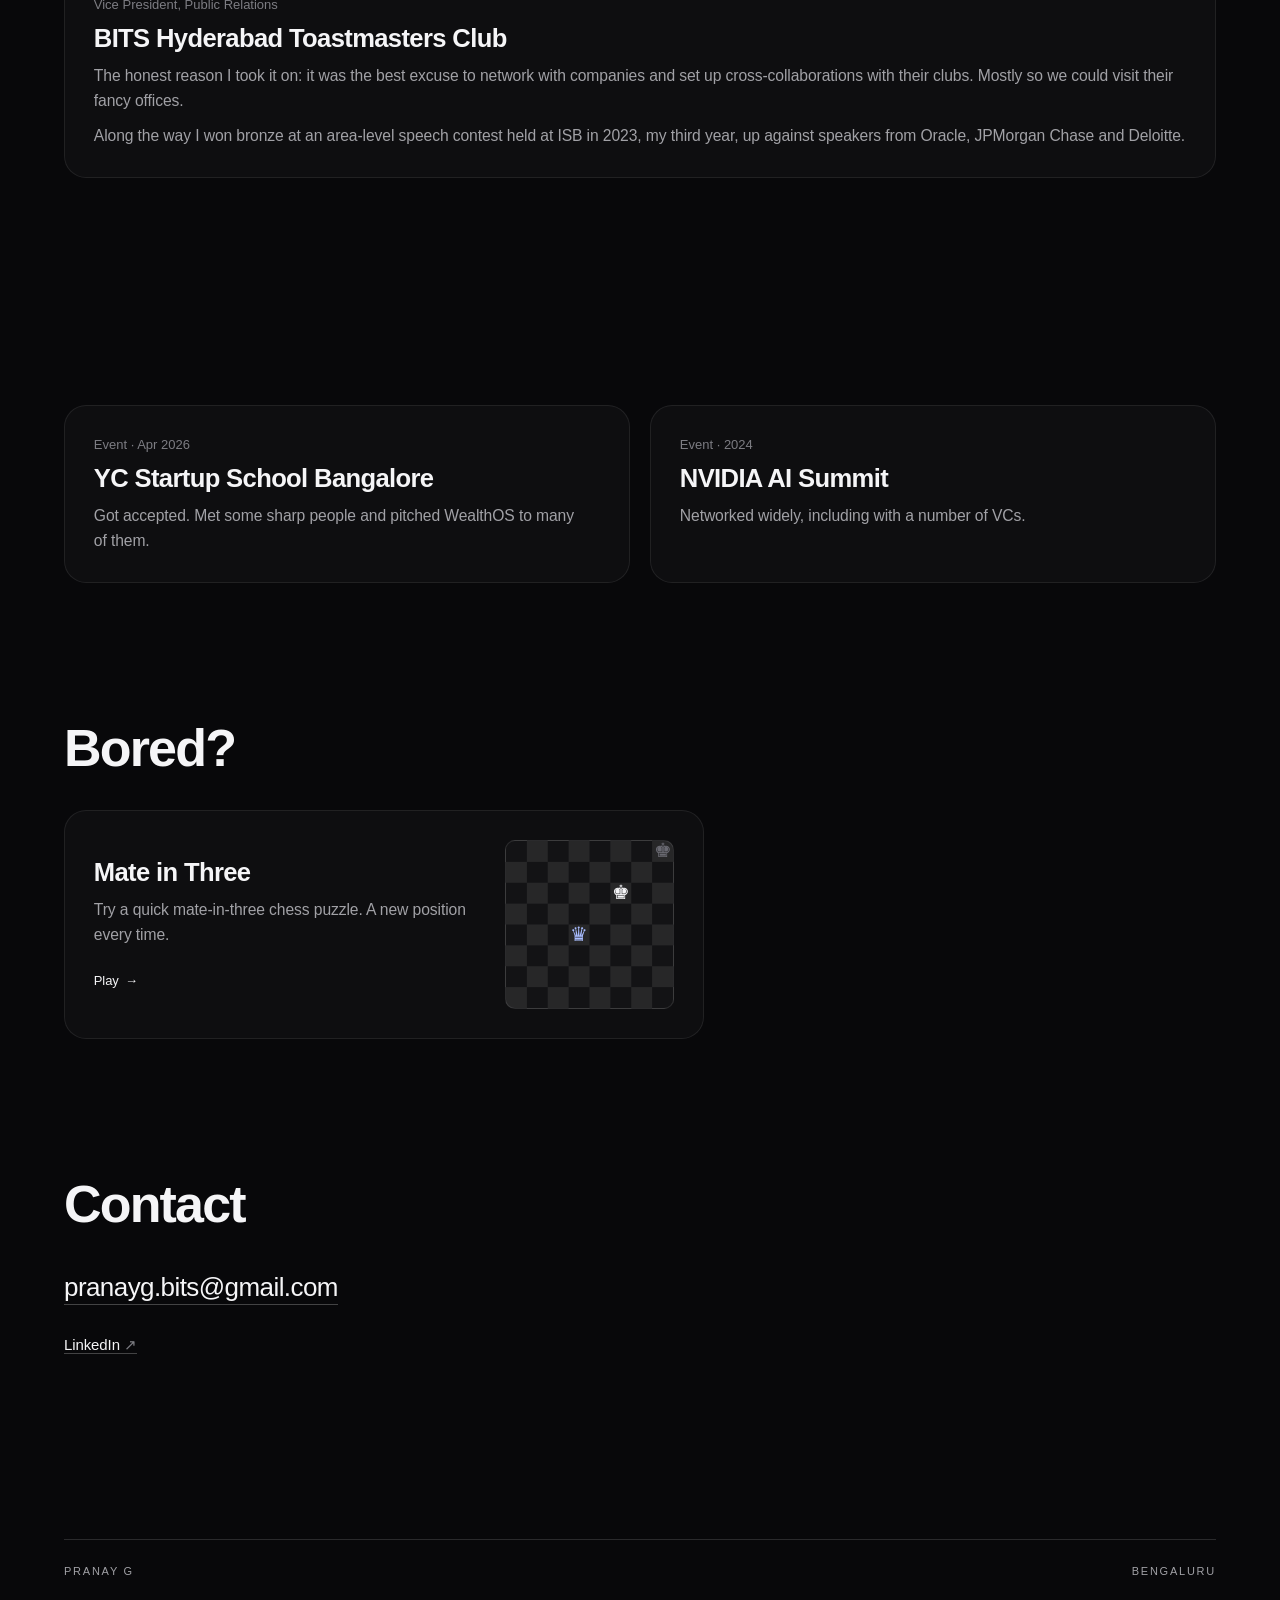
==== commit ddaafcaf: "Add files via upload fixed game descriptions" ====
--- a/index.html
+++ b/index.html
@@ -106,7 +106,7 @@
         <h2 class="block-title" id="project-title" data-reveal="focus">Side project</h2>
         <div class="bento">
           <div class="cell" data-reveal>
-            <a class="card" href="https://wealthos-cfo.streamlit.app" rel="noopener">
+            <a class="card" href="https://wealthos-cfo.streamlit.app" target="_blank" rel="noopener">
               <div class="card-body">
                 <p class="card-eyebrow meta">Personal experiment</p>
                 <h3 class="card-title">WealthOS</h3>
